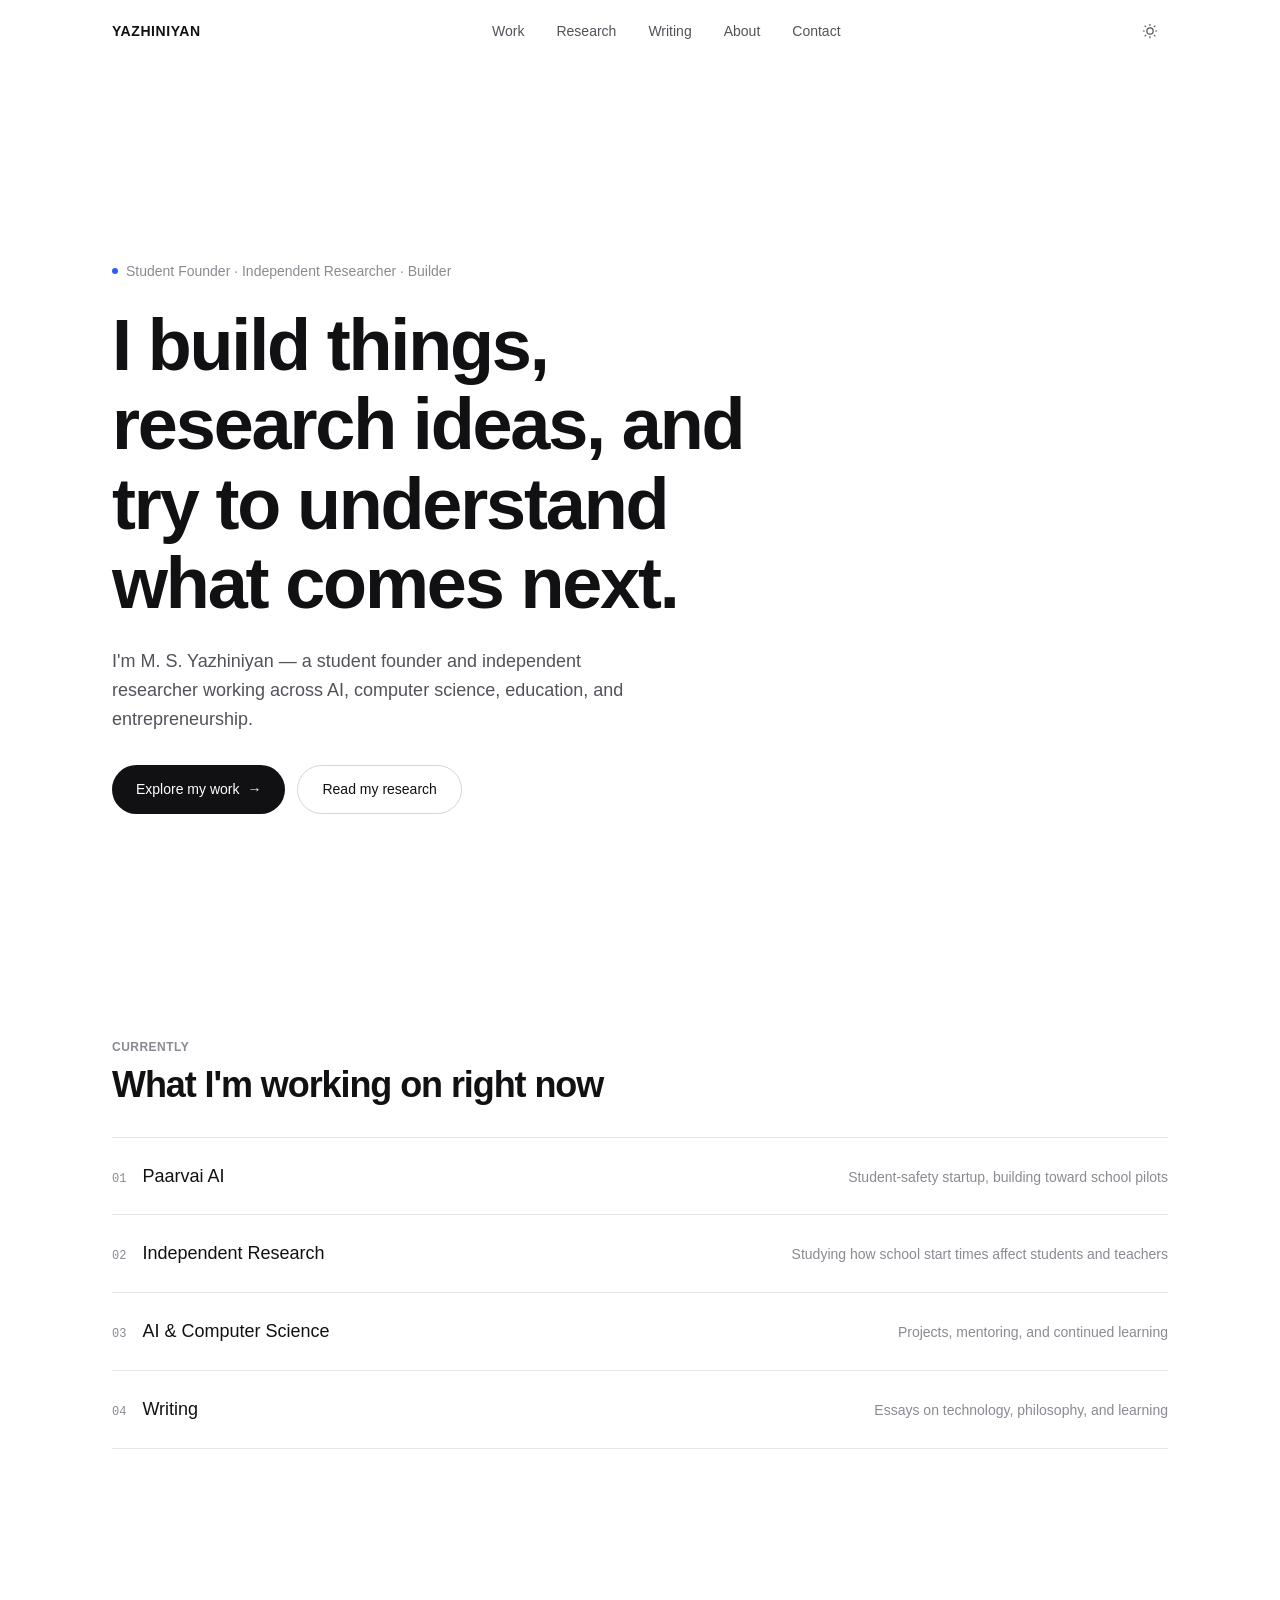
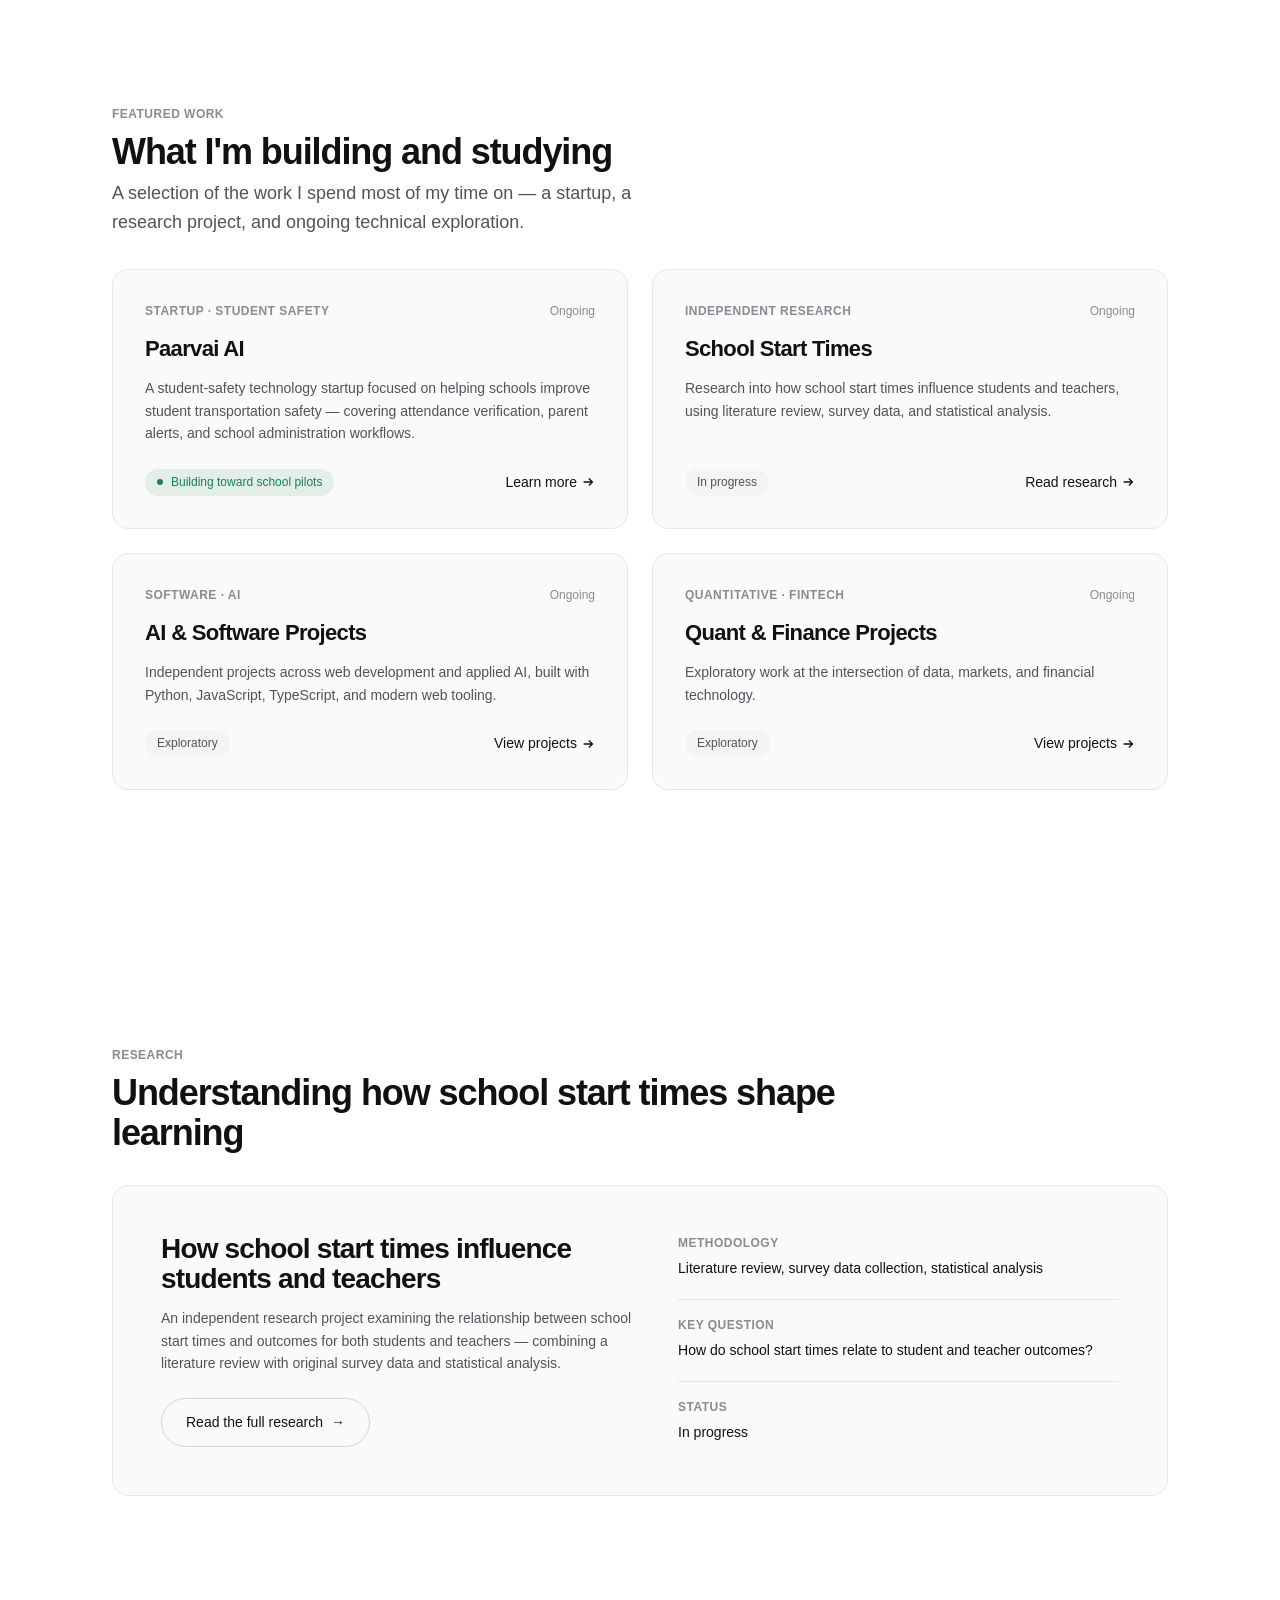
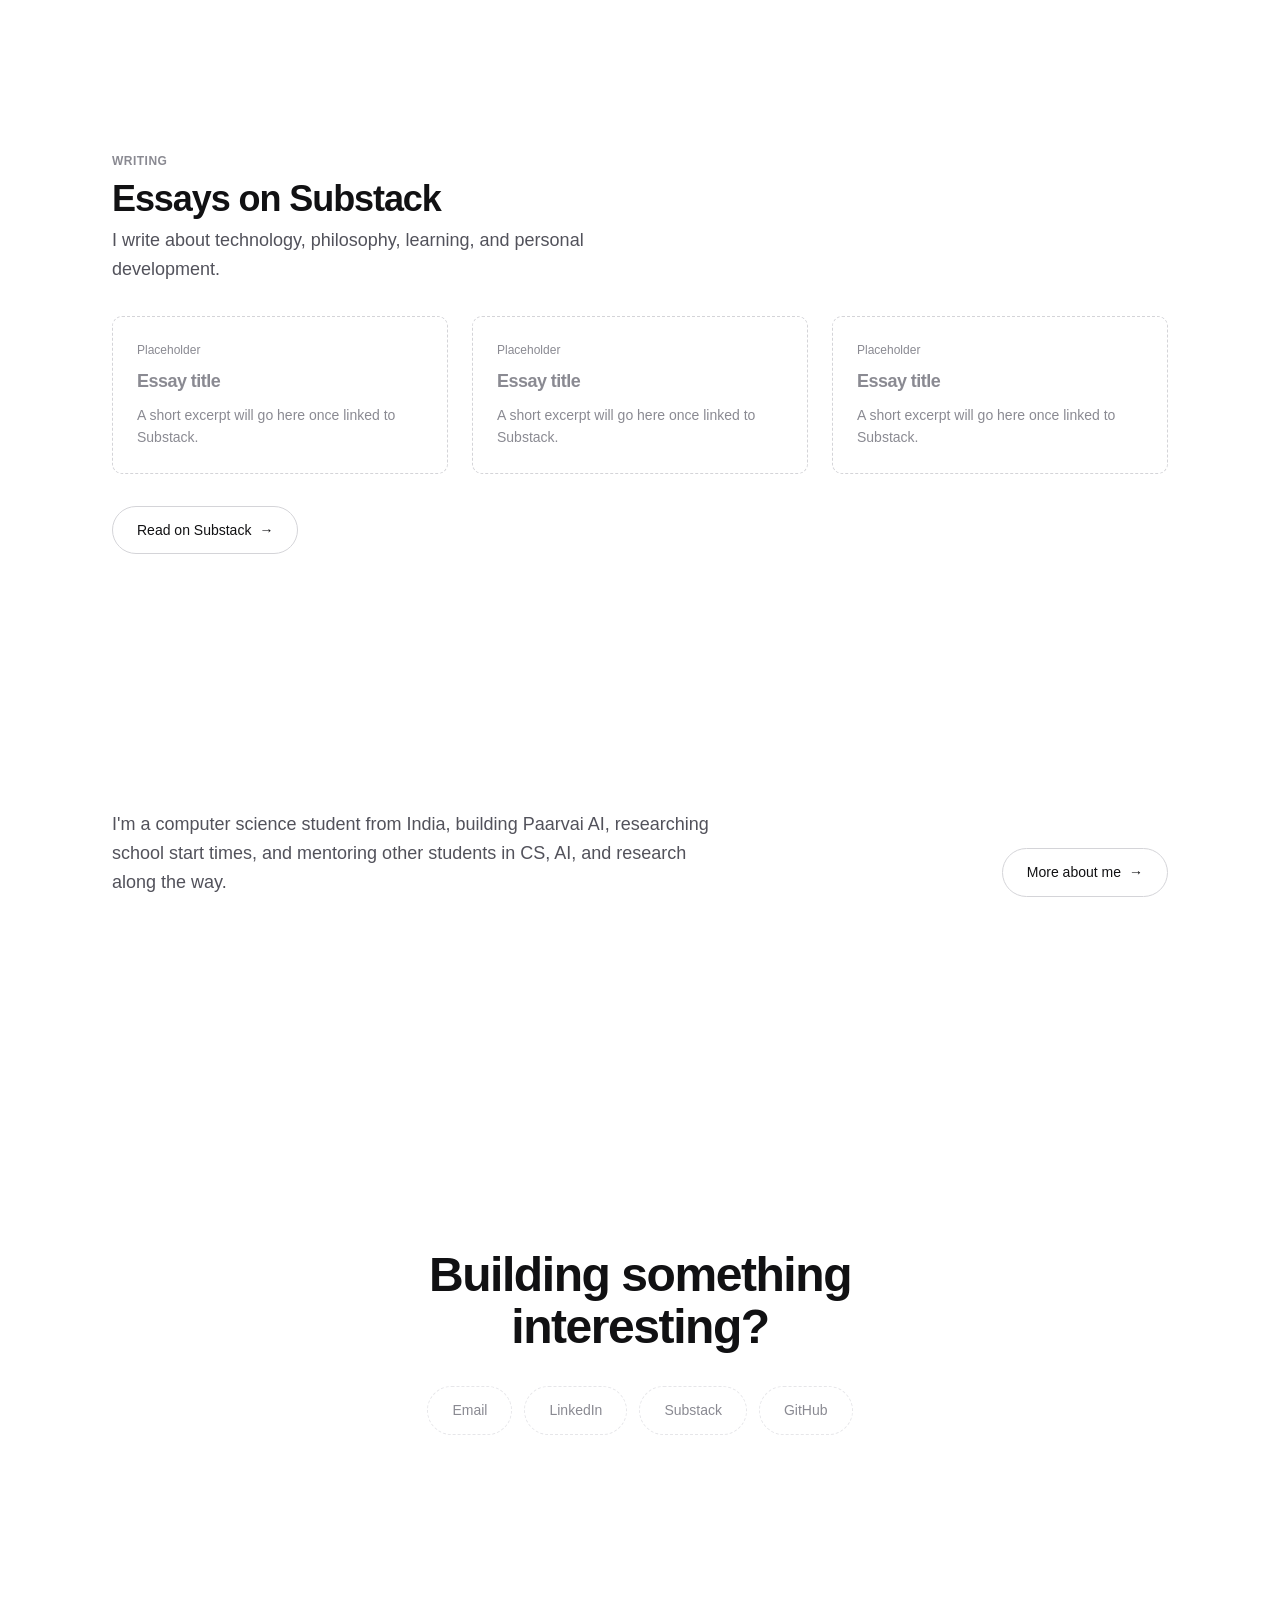
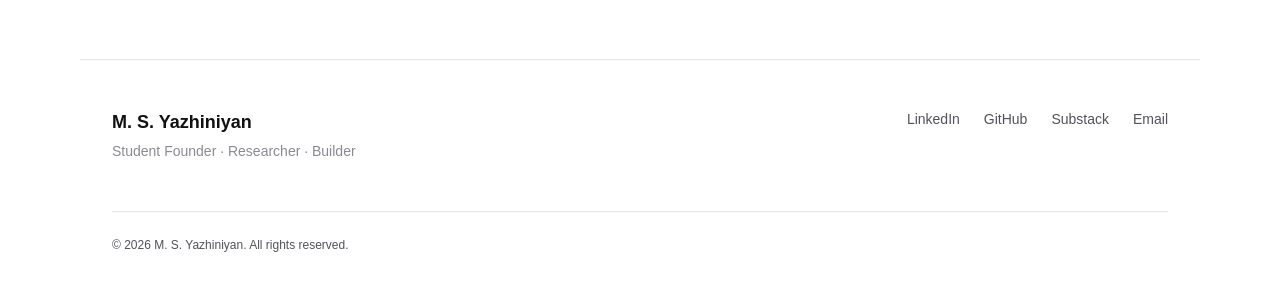
==== index.html @ e7c58bc8 "Build foundation for personal website (design system, nav, theme, homepage skeleton) Adds a static H" ====
<!doctype html>
<html lang="en">
<head>
  <meta charset="UTF-8" />
  <!-- Blocking, must load before any stylesheet to prevent a theme flash. -->
  <script src="js/theme-init.js"></script>

  <meta name="viewport" content="width=device-width, initial-scale=1" />
  <title>M. S. Yazhiniyan — Student Founder · Independent Researcher · Builder</title>
  <meta name="description" content="Personal site of M. S. Yazhiniyan, a 16-year-old student founder and independent researcher working across AI, computer science, education, and entrepreneurship. Building Paarvai AI and researching school start times." />
  <meta name="author" content="M. S. Yazhiniyan" />
  <meta name="color-scheme" content="light dark" />
  <meta name="theme-color" media="(prefers-color-scheme: light)" content="#ffffff" />
  <meta name="theme-color" media="(prefers-color-scheme: dark)" content="#0a0a0b" />

  <!-- Open Graph / social preview. Placeholder domain — update once the site is deployed. -->
  <meta property="og:type" content="website" />
  <meta property="og:site_name" content="M. S. Yazhiniyan" />
  <meta property="og:title" content="M. S. Yazhiniyan — Student Founder · Independent Researcher · Builder" />
  <meta property="og:description" content="A 16-year-old student founder and independent researcher working across AI, computer science, education, and entrepreneurship." />
  <meta property="og:url" content="https://www.yazhiniyan.com/" />
  <meta property="og:image" content="https://www.yazhiniyan.com/assets/og-image.png" />
  <meta name="twitter:card" content="summary_large_image" />
  <meta name="twitter:title" content="M. S. Yazhiniyan — Student Founder · Independent Researcher · Builder" />
  <meta name="twitter:description" content="A 16-year-old student founder and independent researcher working across AI, computer science, education, and entrepreneurship." />

  <link rel="canonical" href="https://www.yazhiniyan.com/" />
  <link rel="icon" href="assets/favicon.svg" type="image/svg+xml" />
  <link rel="manifest" href="assets/site.webmanifest" />

  <link rel="stylesheet" href="css/variables.css" />
  <link rel="stylesheet" href="css/reset.css" />
  <link rel="stylesheet" href="css/base.css" />
  <link rel="stylesheet" href="css/layout.css" />
  <link rel="stylesheet" href="css/navigation.css" />
  <link rel="stylesheet" href="css/components.css" />
  <link rel="stylesheet" href="css/animations.css" />
  <link rel="stylesheet" href="css/pages/home.css" />
</head>
<body>
  <a class="skip-link" href="#main">Skip to content</a>

  <header class="site-header" data-site-header data-scrolled="false" data-hidden="false">
    <div class="container nav">
      <a class="nav__brand" href="index.html">YAZHINIYAN</a>

      <nav class="nav__links" aria-label="Primary">
        <a class="nav__link" data-nav-link href="projects.html">Work</a>
        <a class="nav__link" data-nav-link href="research.html">Research</a>
        <a class="nav__link" data-nav-link href="writing.html">Writing</a>
        <a class="nav__link" data-nav-link href="about.html">About</a>
        <a class="nav__link" data-nav-link href="contact.html">Contact</a>
      </nav>

      <div class="nav__controls">
        <button type="button" class="theme-toggle" data-theme-toggle aria-label="Switch to dark mode">
          <svg class="icon-sun" viewBox="0 0 24 24" fill="none" stroke="currentColor" stroke-width="1.6" aria-hidden="true"><circle cx="12" cy="12" r="4.2"/><path d="M12 2.5v2.4M12 19.1v2.4M4.9 4.9l1.7 1.7M17.4 17.4l1.7 1.7M2.5 12h2.4M19.1 12h2.4M4.9 19.1l1.7-1.7M17.4 6.6l1.7-1.7"/></svg>
          <svg class="icon-moon" viewBox="0 0 24 24" fill="none" stroke="currentColor" stroke-width="1.6" aria-hidden="true"><path d="M20 14.5A8.5 8.5 0 1 1 9.5 4a6.8 6.8 0 0 0 10.5 10.5Z"/></svg>
        </button>

        <button type="button" class="nav-toggle" data-nav-toggle aria-label="Open menu" aria-expanded="false" aria-controls="mobile-nav">
          <span class="nav-toggle__bars"><span></span><span></span><span></span></span>
        </button>
      </div>
    </div>
  </header>

  <nav id="mobile-nav" class="mobile-nav" data-mobile-nav data-open="false" aria-label="Mobile">
    <a class="mobile-nav__link" data-nav-link href="projects.html">Work</a>
    <a class="mobile-nav__link" data-nav-link href="research.html">Research</a>
    <a class="mobile-nav__link" data-nav-link href="writing.html">Writing</a>
    <a class="mobile-nav__link" data-nav-link href="about.html">About</a>
    <a class="mobile-nav__link" data-nav-link href="contact.html">Contact</a>
  </nav>

  <main id="main">
    <!-- Hero -->
    <section class="hero container">
      <p class="hero__eyebrow"><span class="hero__eyebrow-dot"></span>Student Founder · Independent Researcher · Builder</p>
      <h1 class="hero__title">I build things, research ideas, and try to understand what comes next.</h1>
      <p class="hero__desc">I'm M. S. Yazhiniyan — a student founder and independent researcher working across AI, computer science, education, and entrepreneurship.</p>
      <div class="hero__actions">
        <a class="btn btn--primary" href="projects.html">Explore my work <span class="btn__arrow" aria-hidden="true">→</span></a>
        <a class="btn btn--secondary" href="research.html">Read my research</a>
      </div>
    </section>

    <!-- Currently Building -->
    <section class="section section--tight container" data-reveal>
      <div class="section-head">
        <p class="section-head__eyebrow">Currently</p>
        <h2 class="section-head__title">What I'm working on right now</h2>
      </div>

      <div class="now-list">
        <div class="now-item">
          <div class="now-item__label">
            <span class="now-item__index">01</span>
            <span class="now-item__title">Paarvai AI</span>
          </div>
          <span class="now-item__desc">Student-safety startup, building toward school pilots</span>
        </div>
        <div class="now-item">
          <div class="now-item__label">
            <span class="now-item__index">02</span>
            <span class="now-item__title">Independent Research</span>
          </div>
          <span class="now-item__desc">Studying how school start times affect students and teachers</span>
        </div>
        <div class="now-item">
          <div class="now-item__label">
            <span class="now-item__index">03</span>
            <span class="now-item__title">AI &amp; Computer Science</span>
          </div>
          <span class="now-item__desc">Projects, mentoring, and continued learning</span>
        </div>
        <div class="now-item">
          <div class="now-item__label">
            <span class="now-item__index">04</span>
            <span class="now-item__title">Writing</span>
          </div>
          <span class="now-item__desc">Essays on technology, philosophy, and learning</span>
        </div>
      </div>
    </section>

    <!-- Featured Work -->
    <section class="section container" id="work" data-reveal>
      <div class="section-head">
        <p class="section-head__eyebrow">Featured Work</p>
        <h2 class="section-head__title">What I'm building and studying</h2>
        <p class="section-head__desc">A selection of the work I spend most of my time on — a startup, a research project, and ongoing technical exploration.</p>
      </div>

      <div class="grid grid--2">
        <article class="card">
          <div class="card__top">
            <span class="card__category">Startup · Student Safety</span>
            <span class="card__year">Ongoing</span>
          </div>
          <h3 class="card__title">Paarvai AI</h3>
          <p class="card__desc">A student-safety technology startup focused on helping schools improve student transportation safety — covering attendance verification, parent alerts, and school administration workflows.</p>
          <div class="card__foot">
            <span class="status status--active"><span class="status__dot"></span>Building toward school pilots</span>
            <a class="card__link" href="projects.html">Learn more <svg viewBox="0 0 16 16" fill="none" stroke="currentColor" stroke-width="1.6" aria-hidden="true"><path d="M3 8h10M9 4l4 4-4 4"/></svg></a>
          </div>
        </article>

        <article class="card">
          <div class="card__top">
            <span class="card__category">Independent Research</span>
            <span class="card__year">Ongoing</span>
          </div>
          <h3 class="card__title">School Start Times</h3>
          <p class="card__desc">Research into how school start times influence students and teachers, using literature review, survey data, and statistical analysis.</p>
          <div class="card__foot">
            <span class="status">In progress</span>
            <a class="card__link" href="research.html">Read research <svg viewBox="0 0 16 16" fill="none" stroke="currentColor" stroke-width="1.6" aria-hidden="true"><path d="M3 8h10M9 4l4 4-4 4"/></svg></a>
          </div>
        </article>

        <article class="card">
          <div class="card__top">
            <span class="card__category">Software · AI</span>
            <span class="card__year">Ongoing</span>
          </div>
          <h3 class="card__title">AI &amp; Software Projects</h3>
          <p class="card__desc">Independent projects across web development and applied AI, built with Python, JavaScript, TypeScript, and modern web tooling.</p>
          <div class="card__foot">
            <span class="status">Exploratory</span>
            <a class="card__link" href="projects.html">View projects <svg viewBox="0 0 16 16" fill="none" stroke="currentColor" stroke-width="1.6" aria-hidden="true"><path d="M3 8h10M9 4l4 4-4 4"/></svg></a>
          </div>
        </article>

        <article class="card">
          <div class="card__top">
            <span class="card__category">Quantitative · Fintech</span>
            <span class="card__year">Ongoing</span>
          </div>
          <h3 class="card__title">Quant &amp; Finance Projects</h3>
          <p class="card__desc">Exploratory work at the intersection of data, markets, and financial technology.</p>
          <div class="card__foot">
            <span class="status">Exploratory</span>
            <a class="card__link" href="projects.html">View projects <svg viewBox="0 0 16 16" fill="none" stroke="currentColor" stroke-width="1.6" aria-hidden="true"><path d="M3 8h10M9 4l4 4-4 4"/></svg></a>
          </div>
        </article>
      </div>
    </section>

    <!-- Research -->
    <section class="section container" id="research" data-reveal>
      <div class="section-head">
        <p class="section-head__eyebrow">Research</p>
        <h2 class="section-head__title">Understanding how school start times shape learning</h2>
      </div>

      <div class="research-panel">
        <div>
          <h3 class="research-panel__title">How school start times influence students and teachers</h3>
          <p class="research-panel__desc">An independent research project examining the relationship between school start times and outcomes for both students and teachers — combining a literature review with original survey data and statistical analysis.</p>
          <a class="btn btn--secondary" href="research.html">Read the full research <span class="btn__arrow" aria-hidden="true">→</span></a>
        </div>

        <div class="research-meta">
          <div class="research-meta__row">
            <span class="research-meta__label">Methodology</span>
            <span class="research-meta__value">Literature review, survey data collection, statistical analysis</span>
          </div>
          <div class="research-meta__row">
            <span class="research-meta__label">Key Question</span>
            <span class="research-meta__value">How do school start times relate to student and teacher outcomes?</span>
          </div>
          <div class="research-meta__row">
            <span class="research-meta__label">Status</span>
            <span class="research-meta__value">In progress</span>
          </div>
        </div>
      </div>
    </section>

    <!-- Writing -->
    <section class="section container" id="writing" data-reveal>
      <div class="section-head">
        <p class="section-head__eyebrow">Writing</p>
        <h2 class="section-head__title">Essays on Substack</h2>
        <p class="section-head__desc">I write about technology, philosophy, learning, and personal development.</p>
      </div>

      <div class="grid grid--3">
        <!-- TODO: replace these placeholder slots with real Substack posts (title, excerpt, link) -->
        <article class="card writing-card placeholder">
          <span class="placeholder-tag">Placeholder</span>
          <h3 class="writing-card__title">Essay title</h3>
          <p class="writing-card__desc">A short excerpt will go here once linked to Substack.</p>
        </article>
        <article class="card writing-card placeholder">
          <span class="placeholder-tag">Placeholder</span>
          <h3 class="writing-card__title">Essay title</h3>
          <p class="writing-card__desc">A short excerpt will go here once linked to Substack.</p>
        </article>
        <article class="card writing-card placeholder">
          <span class="placeholder-tag">Placeholder</span>
          <h3 class="writing-card__title">Essay title</h3>
          <p class="writing-card__desc">A short excerpt will go here once linked to Substack.</p>
        </article>
      </div>

      <div class="section-foot">
        <a class="btn btn--secondary" href="writing.html">Read on Substack <span class="btn__arrow" aria-hidden="true">→</span></a>
      </div>
    </section>

    <!-- About teaser -->
    <section class="section container" id="about" data-reveal>
      <div class="about-teaser">
        <p class="about-teaser__text">I'm a computer science student from India, building Paarvai AI, researching school start times, and mentoring other students in CS, AI, and research along the way.</p>
        <a class="btn btn--secondary" href="about.html">More about me <span class="btn__arrow" aria-hidden="true">→</span></a>
      </div>
    </section>

    <!-- Contact -->
    <section class="section container" id="contact" data-reveal>
      <div class="contact-panel">
        <h2 class="contact-panel__title">Building something interesting?</h2>
        <div class="contact-links">
          <!-- TODO: replace href="#" with real destinations -->
          <a class="contact-link contact-link--placeholder" href="#" title="Add email address">Email</a>
          <a class="contact-link contact-link--placeholder" href="#" title="Add LinkedIn URL">LinkedIn</a>
          <a class="contact-link contact-link--placeholder" href="#" title="Add Substack URL">Substack</a>
          <a class="contact-link contact-link--placeholder" href="#" title="Add GitHub URL">GitHub</a>
        </div>
      </div>
    </section>
  </main>

  <footer class="site-footer container">
    <div class="site-footer__top">
      <div class="site-footer__identity">
        <span class="site-footer__name">M. S. Yazhiniyan</span>
        <span class="site-footer__tagline">Student Founder · Researcher · Builder</span>
      </div>
      <nav class="site-footer__links" aria-label="Footer">
        <!-- TODO: replace href="#" with real destinations -->
        <a href="#" title="Add LinkedIn URL">LinkedIn</a>
        <a href="#" title="Add GitHub URL">GitHub</a>
        <a href="#" title="Add Substack URL">Substack</a>
        <a href="#" title="Add email address">Email</a>
      </nav>
    </div>
    <div class="site-footer__bottom">
      <p>&copy; 2026 M. S. Yazhiniyan. All rights reserved.</p>
    </div>
  </footer>

  <script type="module" src="js/main.js"></script>
</body>
</html>
---- css/variables.css ----
/*
  Design tokens for the site.
  Every color, space, and type value used elsewhere in the CSS
  is defined here so the whole system can be retuned from one place.
*/

:root {
  /* ---------- Typography ---------- */
  --font-sans: -apple-system, BlinkMacSystemFont, "SF Pro Text", "Segoe UI",
    "Inter", Roboto, Helvetica, Arial, sans-serif;
  --font-mono: "SF Mono", "JetBrains Mono", ui-monospace, "Cascadia Code",
    Menlo, Consolas, monospace;

  --text-xs: 0.75rem;    /* 12px */
  --text-sm: 0.875rem;   /* 14px */
  --text-base: 1rem;     /* 16px */
  --text-md: 1.125rem;   /* 18px */
  --text-lg: 1.375rem;   /* 22px */
  --text-xl: 1.75rem;    /* 28px */
  --text-2xl: 2.25rem;   /* 36px */
  --text-3xl: 3rem;      /* 48px */
  --text-4xl: 3.75rem;   /* 60px */
  --text-5xl: 4.5rem;    /* 72px */

  --leading-tight: 1.1;
  --leading-snug: 1.3;
  --leading-normal: 1.6;
  --leading-relaxed: 1.75;

  --tracking-tight: -0.03em;
  --tracking-normal: 0;
  --tracking-wide: 0.04em;

  --weight-regular: 400;
  --weight-medium: 500;
  --weight-semibold: 600;
  --weight-bold: 700;

  /* ---------- Spacing scale (4px base) ---------- */
  --space-1: 0.25rem;
  --space-2: 0.5rem;
  --space-3: 0.75rem;
  --space-4: 1rem;
  --space-5: 1.5rem;
  --space-6: 2rem;
  --space-7: 3rem;
  --space-8: 4rem;
  --space-9: 6rem;
  --space-10: 8rem;
  --space-11: 12rem;

  /* ---------- Layout ---------- */
  --content-width: 1120px;
  --content-width-narrow: 760px;
  --gutter: var(--space-5);
  --nav-height: 64px;

  /* ---------- Radius ---------- */
  --radius-sm: 6px;
  --radius-md: 10px;
  --radius-lg: 16px;
  --radius-full: 999px;

  /* ---------- Motion ---------- */
  --ease-standard: cubic-bezier(0.4, 0, 0.2, 1);
  --ease-out: cubic-bezier(0.16, 1, 0.3, 1);
  --duration-fast: 150ms;
  --duration-base: 250ms;
  --duration-slow: 450ms;

  /* ---------- Z-index ---------- */
  --z-nav: 100;
  --z-overlay: 200;

  /* ---------- Elevation ---------- */
  --shadow-sm: 0 1px 2px rgba(0, 0, 0, 0.06), 0 1px 1px rgba(0, 0, 0, 0.04);
  --shadow-md: 0 8px 24px rgba(0, 0, 0, 0.08), 0 2px 6px rgba(0, 0, 0, 0.04);
  --shadow-lg: 0 24px 48px rgba(0, 0, 0, 0.12), 0 8px 16px rgba(0, 0, 0, 0.06);
}

/* ---------- Color: light theme (default) ---------- */
:root,
:root[data-theme="light"] {
  --color-bg: #ffffff;
  --color-bg-raised: #fafafa;
  --color-bg-inset: #f4f4f5;
  --color-border: #e6e6e9;
  --color-border-strong: #d4d4d8;

  --color-text-primary: #111113;
  --color-text-secondary: #52525b;
  --color-text-tertiary: #8a8a92;

  --color-accent: #2c5cff;
  --color-accent-hover: #1c46e0;
  --color-accent-soft: rgba(44, 92, 255, 0.08);

  --color-status-active: #1a7f4e;
  --color-status-active-bg: rgba(26, 127, 78, 0.1);

  --color-focus-ring: rgba(44, 92, 255, 0.45);
  --color-scrim: rgba(255, 255, 255, 0.72);
}

/* ---------- Color: dark theme ---------- */
:root[data-theme="dark"] {
  --color-bg: #0a0a0b;
  --color-bg-raised: #131316;
  --color-bg-inset: #19191d;
  --color-border: #26262b;
  --color-border-strong: #34343a;

  --color-text-primary: #f4f4f5;
  --color-text-secondary: #a1a1aa;
  --color-text-tertiary: #6f6f78;

  --color-accent: #6e8fff;
  --color-accent-hover: #8aa3ff;
  --color-accent-soft: rgba(110, 143, 255, 0.12);

  --color-status-active: #4ade9b;
  --color-status-active-bg: rgba(74, 222, 155, 0.12);

  --color-focus-ring: rgba(110, 143, 255, 0.5);
  --color-scrim: rgba(10, 10, 11, 0.72);
}

/* Respect system preference until the user makes an explicit choice
   (handled by data-theme being set on <html> before first paint by js/theme.js) */
@media (prefers-color-scheme: dark) {
  :root:not([data-theme="light"]):not([data-theme="dark"]) {
    --color-bg: #0a0a0b;
    --color-bg-raised: #131316;
    --color-bg-inset: #19191d;
    --color-border: #26262b;
    --color-border-strong: #34343a;

    --color-text-primary: #f4f4f5;
    --color-text-secondary: #a1a1aa;
    --color-text-tertiary: #6f6f78;

    --color-accent: #6e8fff;
    --color-accent-hover: #8aa3ff;
    --color-accent-soft: rgba(110, 143, 255, 0.12);

    --color-status-active: #4ade9b;
    --color-status-active-bg: rgba(74, 222, 155, 0.12);

    --color-focus-ring: rgba(110, 143, 255, 0.5);
    --color-scrim: rgba(10, 10, 11, 0.72);
  }
}
---- css/base.css ----
/* Base element styles: typography, links, selection, focus. */

body {
  font-family: var(--font-sans);
  font-size: var(--text-base);
  font-weight: var(--weight-regular);
  color: var(--color-text-primary);
  background-color: var(--color-bg);
  transition: background-color var(--duration-base) var(--ease-standard),
    color var(--duration-base) var(--ease-standard);
}

h1,
h2,
h3,
h4 {
  font-weight: var(--weight-semibold);
  letter-spacing: var(--tracking-tight);
  line-height: var(--leading-tight);
  color: var(--color-text-primary);
}

h1 {
  font-size: var(--text-3xl);
}

h2 {
  font-size: var(--text-2xl);
}

h3 {
  font-size: var(--text-lg);
}

h4 {
  font-size: var(--text-md);
}

p {
  color: var(--color-text-secondary);
}

small {
  font-size: var(--text-sm);
}

code,
pre {
  font-family: var(--font-mono);
}

::selection {
  background: var(--color-accent);
  color: #fff;
}

/* Visible, consistent focus ring for keyboard users only */
:focus {
  outline: none;
}

:focus-visible {
  outline: 2px solid var(--color-focus-ring);
  outline-offset: 3px;
  border-radius: var(--radius-sm);
}

a {
  transition: color var(--duration-fast) var(--ease-standard);
}

/* Utility: visually hidden but available to assistive tech */
.sr-only {
  position: absolute;
  width: 1px;
  height: 1px;
  padding: 0;
  margin: -1px;
  overflow: hidden;
  clip: rect(0, 0, 0, 0);
  white-space: nowrap;
  border: 0;
}

/* Skip-to-content link, visible on keyboard focus */
.skip-link {
  position: fixed;
  top: -100%;
  left: var(--space-4);
  z-index: var(--z-overlay);
  padding: var(--space-2) var(--space-4);
  background: var(--color-text-primary);
  color: var(--color-bg);
  border-radius: var(--radius-sm);
  font-size: var(--text-sm);
  font-weight: var(--weight-medium);
  transition: top var(--duration-fast) var(--ease-standard);
}

.skip-link:focus {
  top: var(--space-4);
}

::-moz-selection {
  background: var(--color-accent);
  color: #fff;
}
---- css/layout.css ----
/* Layout primitives: containers, sections, grid helpers. */

.container {
  width: 100%;
  max-width: var(--content-width);
  margin-inline: auto;
  padding-inline: var(--gutter);
}

.container--narrow {
  max-width: var(--content-width-narrow);
}

.section {
  padding-block: var(--space-9);
}

.section--tight {
  padding-block: var(--space-7);
}

.section-head {
  display: flex;
  flex-direction: column;
  gap: var(--space-2);
  margin-bottom: var(--space-6);
}

.section-head__eyebrow {
  display: inline-flex;
  align-items: center;
  gap: var(--space-2);
  font-size: var(--text-xs);
  font-weight: var(--weight-semibold);
  letter-spacing: var(--tracking-wide);
  text-transform: uppercase;
  color: var(--color-text-tertiary);
}

.section-head__title {
  max-width: 40ch;
}

.section-head__desc {
  max-width: 56ch;
  font-size: var(--text-md);
}

.section-foot {
  margin-top: var(--space-6);
}

/* Simple responsive grid, column count controlled per-breakpoint */
.grid {
  display: grid;
  gap: var(--space-5);
  grid-template-columns: repeat(1, minmax(0, 1fr));
}

@media (min-width: 640px) {
  .grid--2 {
    grid-template-columns: repeat(2, minmax(0, 1fr));
  }
}

@media (min-width: 960px) {
  .grid--3 {
    grid-template-columns: repeat(3, minmax(0, 1fr));
  }
  .grid--4 {
    grid-template-columns: repeat(4, minmax(0, 1fr));
  }
}

.stack {
  display: flex;
  flex-direction: column;
}

.cluster {
  display: flex;
  flex-wrap: wrap;
  align-items: center;
}

@media (min-width: 640px) {
  .section {
    padding-block: var(--space-10);
  }
}

@media (min-width: 640px) {
  .container {
    padding-inline: var(--space-6);
  }
}
---- css/navigation.css ----
/* Global sticky navigation */

.site-header {
  position: sticky;
  top: 0;
  z-index: var(--z-nav);
  height: var(--nav-height);
  display: flex;
  align-items: center;
  background: var(--color-scrim);
  backdrop-filter: saturate(180%) blur(14px);
  -webkit-backdrop-filter: saturate(180%) blur(14px);
  border-bottom: 1px solid transparent;
  transition: border-color var(--duration-base) var(--ease-standard),
    transform var(--duration-base) var(--ease-out);
}

.site-header[data-scrolled="true"] {
  border-bottom-color: var(--color-border);
}

.site-header[data-hidden="true"] {
  transform: translateY(-100%);
}

.nav {
  display: flex;
  align-items: center;
  justify-content: space-between;
  width: 100%;
}

.nav__brand {
  font-size: var(--text-sm);
  font-weight: var(--weight-semibold);
  letter-spacing: var(--tracking-wide);
  color: var(--color-text-primary);
  white-space: nowrap;
}

.nav__links {
  display: none;
  align-items: center;
  gap: var(--space-6);
}

.nav__link {
  position: relative;
  font-size: var(--text-sm);
  font-weight: var(--weight-medium);
  color: var(--color-text-secondary);
  padding-block: var(--space-2);
}

.nav__link:hover {
  color: var(--color-text-primary);
}

.nav__link::after {
  content: "";
  position: absolute;
  left: 0;
  right: 0;
  bottom: -1px;
  height: 1px;
  background: var(--color-text-primary);
  transform: scaleX(0);
  transform-origin: left;
  transition: transform var(--duration-base) var(--ease-out);
}

.nav__link:hover::after {
  transform: scaleX(1);
}

.nav__link[aria-current="page"] {
  color: var(--color-text-primary);
}

.nav__link[aria-current="page"]::after {
  transform: scaleX(1);
}

.nav__controls {
  display: flex;
  align-items: center;
  gap: var(--space-3);
}

/* Theme toggle */
.theme-toggle {
  display: inline-flex;
  align-items: center;
  justify-content: center;
  width: 36px;
  height: 36px;
  border-radius: var(--radius-full);
  color: var(--color-text-secondary);
  transition: background-color var(--duration-fast) var(--ease-standard),
    color var(--duration-fast) var(--ease-standard);
}

.theme-toggle:hover {
  background: var(--color-bg-inset);
  color: var(--color-text-primary);
}

.theme-toggle svg {
  width: 18px;
  height: 18px;
}

.theme-toggle .icon-moon {
  display: none;
}

:root[data-theme="dark"] .theme-toggle .icon-sun {
  display: none;
}

:root[data-theme="dark"] .theme-toggle .icon-moon {
  display: block;
}

/* Mobile nav toggle button */
.nav-toggle {
  display: inline-flex;
  align-items: center;
  justify-content: center;
  width: 36px;
  height: 36px;
  border-radius: var(--radius-md);
}

.nav-toggle__bars {
  position: relative;
  width: 18px;
  height: 12px;
}

.nav-toggle__bars span {
  position: absolute;
  left: 0;
  width: 100%;
  height: 1.5px;
  background: var(--color-text-primary);
  transition: transform var(--duration-base) var(--ease-standard),
    opacity var(--duration-base) var(--ease-standard);
}

.nav-toggle__bars span:nth-child(1) {
  top: 0;
}

.nav-toggle__bars span:nth-child(2) {
  top: 50%;
  transform: translateY(-50%);
}

.nav-toggle__bars span:nth-child(3) {
  bottom: 0;
}

.nav-toggle[aria-expanded="true"] .nav-toggle__bars span:nth-child(1) {
  transform: translateY(5.25px) rotate(45deg);
}

.nav-toggle[aria-expanded="true"] .nav-toggle__bars span:nth-child(2) {
  opacity: 0;
}

.nav-toggle[aria-expanded="true"] .nav-toggle__bars span:nth-child(3) {
  transform: translateY(-5.25px) rotate(-45deg);
}

/* Mobile nav panel */
.mobile-nav {
  position: fixed;
  inset: var(--nav-height) 0 0 0;
  z-index: calc(var(--z-nav) - 1);
  background: var(--color-bg);
  padding: var(--space-6) var(--gutter);
  transform: translateY(-8px);
  opacity: 0;
  visibility: hidden;
  transition: opacity var(--duration-base) var(--ease-out),
    transform var(--duration-base) var(--ease-out),
    visibility 0s linear var(--duration-base);
}

.mobile-nav[data-open="true"] {
  opacity: 1;
  transform: translateY(0);
  visibility: visible;
  transition: opacity var(--duration-base) var(--ease-out),
    transform var(--duration-base) var(--ease-out), visibility 0s;
}

.mobile-nav__link {
  display: block;
  padding-block: var(--space-4);
  font-size: var(--text-xl);
  font-weight: var(--weight-medium);
  color: var(--color-text-primary);
  border-bottom: 1px solid var(--color-border);
}

.mobile-nav__link[aria-current="page"] {
  color: var(--color-accent);
}

@media (min-width: 860px) {
  .nav__links {
    display: flex;
  }

  .nav-toggle {
    display: none;
  }

  .mobile-nav {
    display: none;
  }
}
---- css/components.css ----
/* Reusable UI components */

/* ---------- Buttons ---------- */
.btn {
  display: inline-flex;
  align-items: center;
  gap: var(--space-2);
  padding: var(--space-3) var(--space-5);
  border-radius: var(--radius-full);
  font-size: var(--text-sm);
  font-weight: var(--weight-medium);
  white-space: nowrap;
  transition: background-color var(--duration-fast) var(--ease-standard),
    color var(--duration-fast) var(--ease-standard),
    border-color var(--duration-fast) var(--ease-standard),
    transform var(--duration-fast) var(--ease-out);
}

.btn:active {
  transform: scale(0.97);
}

.btn--primary {
  background: var(--color-text-primary);
  color: var(--color-bg);
}

.btn--primary:hover {
  background: var(--color-accent);
  color: #fff;
}

.btn--secondary {
  background: transparent;
  color: var(--color-text-primary);
  border: 1px solid var(--color-border-strong);
}

.btn--secondary:hover {
  border-color: var(--color-text-primary);
  background: var(--color-bg-inset);
}

.btn__arrow {
  transition: transform var(--duration-base) var(--ease-out);
}

.btn:hover .btn__arrow {
  transform: translateX(3px);
}

/* ---------- Cards ---------- */
.card {
  display: flex;
  flex-direction: column;
  gap: var(--space-4);
  padding: var(--space-6);
  border: 1px solid var(--color-border);
  border-radius: var(--radius-lg);
  background: var(--color-bg-raised);
  transition: border-color var(--duration-base) var(--ease-standard),
    transform var(--duration-base) var(--ease-out),
    box-shadow var(--duration-base) var(--ease-out);
}

.card:hover {
  border-color: var(--color-border-strong);
  transform: translateY(-3px);
  box-shadow: var(--shadow-md);
}

.card__top {
  display: flex;
  align-items: center;
  justify-content: space-between;
  gap: var(--space-3);
}

.card__category {
  font-size: var(--text-xs);
  font-weight: var(--weight-semibold);
  letter-spacing: var(--tracking-wide);
  text-transform: uppercase;
  color: var(--color-text-tertiary);
}

.card__year {
  font-size: var(--text-xs);
  color: var(--color-text-tertiary);
  font-variant-numeric: tabular-nums;
}

.card__title {
  font-size: var(--text-lg);
}

.card__desc {
  font-size: var(--text-sm);
  flex-grow: 1;
}

.card__foot {
  display: flex;
  align-items: center;
  justify-content: space-between;
  gap: var(--space-3);
  margin-top: var(--space-2);
}

.card__link {
  display: inline-flex;
  align-items: center;
  gap: var(--space-1);
  font-size: var(--text-sm);
  font-weight: var(--weight-medium);
  color: var(--color-text-primary);
}

.card__link:hover {
  color: var(--color-accent);
}

.card__link svg {
  width: 14px;
  height: 14px;
  transition: transform var(--duration-base) var(--ease-out);
}

.card__link:hover svg {
  transform: translateX(2px);
}

/* ---------- Status badge ---------- */
.status {
  display: inline-flex;
  align-items: center;
  gap: var(--space-2);
  font-size: var(--text-xs);
  font-weight: var(--weight-medium);
  padding: var(--space-1) var(--space-3);
  border-radius: var(--radius-full);
  background: var(--color-bg-inset);
  color: var(--color-text-secondary);
}

.status--active {
  background: var(--color-status-active-bg);
  color: var(--color-status-active);
}

.status__dot {
  width: 6px;
  height: 6px;
  border-radius: 50%;
  background: currentColor;
}

.status--active .status__dot {
  animation: pulse 2.4s var(--ease-standard) infinite;
}

/* ---------- Placeholder content marker ---------- */
.placeholder {
  border: 1px dashed var(--color-border-strong);
  border-radius: var(--radius-md);
  background: transparent;
}

.placeholder-tag {
  font-size: var(--text-xs);
  font-weight: var(--weight-medium);
  color: var(--color-text-tertiary);
}

/* ---------- Currently-building rows ---------- */
.now-list {
  border-top: 1px solid var(--color-border);
}

.now-item {
  display: flex;
  align-items: baseline;
  justify-content: space-between;
  gap: var(--space-4);
  padding-block: var(--space-5);
  border-bottom: 1px solid var(--color-border);
}

.now-item__label {
  display: flex;
  align-items: baseline;
  gap: var(--space-4);
  min-width: 0;
}

.now-item__index {
  font-family: var(--font-mono);
  font-size: var(--text-xs);
  color: var(--color-text-tertiary);
}

.now-item__title {
  font-size: var(--text-md);
  font-weight: var(--weight-medium);
  color: var(--color-text-primary);
}

.now-item__desc {
  font-size: var(--text-sm);
  color: var(--color-text-tertiary);
  text-align: right;
  white-space: nowrap;
}

@media (max-width: 640px) {
  .now-item {
    flex-direction: column;
    align-items: flex-start;
    gap: var(--space-2);
  }

  .now-item__desc {
    text-align: left;
    white-space: normal;
  }
}

/* ---------- Footer ---------- */
.site-footer {
  border-top: 1px solid var(--color-border);
  padding-block: var(--space-7);
}

.site-footer__top {
  display: flex;
  flex-wrap: wrap;
  justify-content: space-between;
  align-items: flex-start;
  gap: var(--space-6);
}

.site-footer__identity {
  display: flex;
  flex-direction: column;
  gap: var(--space-1);
}

.site-footer__name {
  font-size: var(--text-md);
  font-weight: var(--weight-semibold);
}

.site-footer__tagline {
  font-size: var(--text-sm);
  color: var(--color-text-tertiary);
}

.site-footer__links {
  display: flex;
  flex-wrap: wrap;
  gap: var(--space-5);
}

.site-footer__links a {
  font-size: var(--text-sm);
  color: var(--color-text-secondary);
}

.site-footer__links a:hover {
  color: var(--color-text-primary);
}

.site-footer__bottom {
  margin-top: var(--space-7);
  padding-top: var(--space-5);
  border-top: 1px solid var(--color-border);
  font-size: var(--text-xs);
  color: var(--color-text-tertiary);
}

/* ---------- Contact panel (used on homepage + contact page) ---------- */
.contact-panel {
  text-align: center;
  padding-block: var(--space-9);
}

.contact-panel__title {
  font-size: var(--text-2xl);
  max-width: 20ch;
  margin-inline: auto;
  margin-bottom: var(--space-6);
}

@media (min-width: 640px) {
  .contact-panel__title {
    font-size: var(--text-3xl);
  }
}

.contact-links {
  display: flex;
  flex-wrap: wrap;
  justify-content: center;
  gap: var(--space-3);
}

.contact-link {
  display: inline-flex;
  align-items: center;
  gap: var(--space-2);
  padding: var(--space-3) var(--space-5);
  border: 1px solid var(--color-border);
  border-radius: var(--radius-full);
  font-size: var(--text-sm);
  font-weight: var(--weight-medium);
}

.contact-link:hover {
  border-color: var(--color-text-primary);
  background: var(--color-bg-inset);
}

.contact-link--placeholder {
  border-style: dashed;
  color: var(--color-text-tertiary);
}

@keyframes pulse {
  0%,
  100% {
    opacity: 1;
  }
  50% {
    opacity: 0.35;
  }
}
---- css/animations.css ----
/* Reveal-on-scroll: elements start slightly offset + transparent,
   js/reveal.js adds [data-revealed="true"] via IntersectionObserver. */

[data-reveal] {
  opacity: 0;
  transform: translateY(16px);
  transition: opacity var(--duration-slow) var(--ease-out),
    transform var(--duration-slow) var(--ease-out);
}

[data-reveal][data-revealed="true"] {
  opacity: 1;
  transform: translateY(0);
}

[data-reveal-group] > * {
  transition-delay: calc(var(--reveal-index, 0) * 70ms);
}

@media (prefers-reduced-motion: reduce) {
  [data-reveal] {
    opacity: 1;
    transform: none;
    transition: none;
  }
}

/* Hero entrance */
.hero__eyebrow,
.hero__title,
.hero__desc,
.hero__actions {
  opacity: 0;
  transform: translateY(14px);
  animation: rise var(--duration-slow) var(--ease-out) forwards;
}

.hero__eyebrow {
  animation-delay: 40ms;
}

.hero__title {
  animation-delay: 120ms;
}

.hero__desc {
  animation-delay: 220ms;
}

.hero__actions {
  animation-delay: 320ms;
}

@keyframes rise {
  to {
    opacity: 1;
    transform: translateY(0);
  }
}

@media (prefers-reduced-motion: reduce) {
  .hero__eyebrow,
  .hero__title,
  .hero__desc,
  .hero__actions {
    animation: none;
    opacity: 1;
    transform: none;
  }
}
---- css/pages/home.css ----
/* Homepage-specific layout */

.hero {
  padding-block: var(--space-9) var(--space-8);
}

@media (min-width: 640px) {
  .hero {
    padding-block: var(--space-11) var(--space-9);
  }
}

.hero__eyebrow {
  display: inline-flex;
  align-items: center;
  gap: var(--space-2);
  font-size: var(--text-sm);
  font-weight: var(--weight-medium);
  color: var(--color-text-tertiary);
  margin-bottom: var(--space-5);
}

.hero__eyebrow-dot {
  width: 6px;
  height: 6px;
  border-radius: 50%;
  background: var(--color-accent);
}

.hero__title {
  font-size: var(--text-3xl);
  max-width: 18ch;
  margin-bottom: var(--space-5);
}

@media (min-width: 640px) {
  .hero__title {
    font-size: var(--text-4xl);
  }
}

@media (min-width: 960px) {
  .hero__title {
    font-size: var(--text-5xl);
  }
}

.hero__desc {
  font-size: var(--text-md);
  max-width: 52ch;
  margin-bottom: var(--space-6);
}

.hero__actions {
  display: flex;
  flex-wrap: wrap;
  gap: var(--space-3);
}

/* Featured work grid uses shared .grid / .card */

/* Research section */
.research-panel {
  display: grid;
  gap: var(--space-6);
  padding: var(--space-6);
  border: 1px solid var(--color-border);
  border-radius: var(--radius-lg);
  background: var(--color-bg-raised);
}

@media (min-width: 860px) {
  .research-panel {
    grid-template-columns: 1.1fr 1fr;
    padding: var(--space-7);
  }
}

.research-panel__title {
  font-size: var(--text-xl);
  margin-bottom: var(--space-3);
}

.research-panel__desc {
  font-size: var(--text-sm);
  margin-bottom: var(--space-5);
}

.research-meta {
  display: grid;
  gap: var(--space-4);
}

.research-meta__row {
  display: flex;
  flex-direction: column;
  gap: var(--space-1);
  padding-bottom: var(--space-4);
  border-bottom: 1px solid var(--color-border);
}

.research-meta__row:last-child {
  border-bottom: none;
  padding-bottom: 0;
}

.research-meta__label {
  font-size: var(--text-xs);
  font-weight: var(--weight-semibold);
  letter-spacing: var(--tracking-wide);
  text-transform: uppercase;
  color: var(--color-text-tertiary);
}

.research-meta__value {
  font-size: var(--text-sm);
  color: var(--color-text-primary);
}

/* Writing section */
.writing-card {
  display: flex;
  flex-direction: column;
  gap: var(--space-3);
  padding: var(--space-5);
}

.writing-card__title {
  font-size: var(--text-md);
  color: var(--color-text-tertiary);
}

.writing-card__desc {
  font-size: var(--text-sm);
  color: var(--color-text-tertiary);
}

/* About teaser */
.about-teaser {
  display: flex;
  flex-direction: column;
  gap: var(--space-5);
}

@media (min-width: 860px) {
  .about-teaser {
    flex-direction: row;
    align-items: flex-end;
    justify-content: space-between;
    gap: var(--space-8);
  }
}

.about-teaser__text {
  font-size: var(--text-md);
  max-width: 62ch;
}
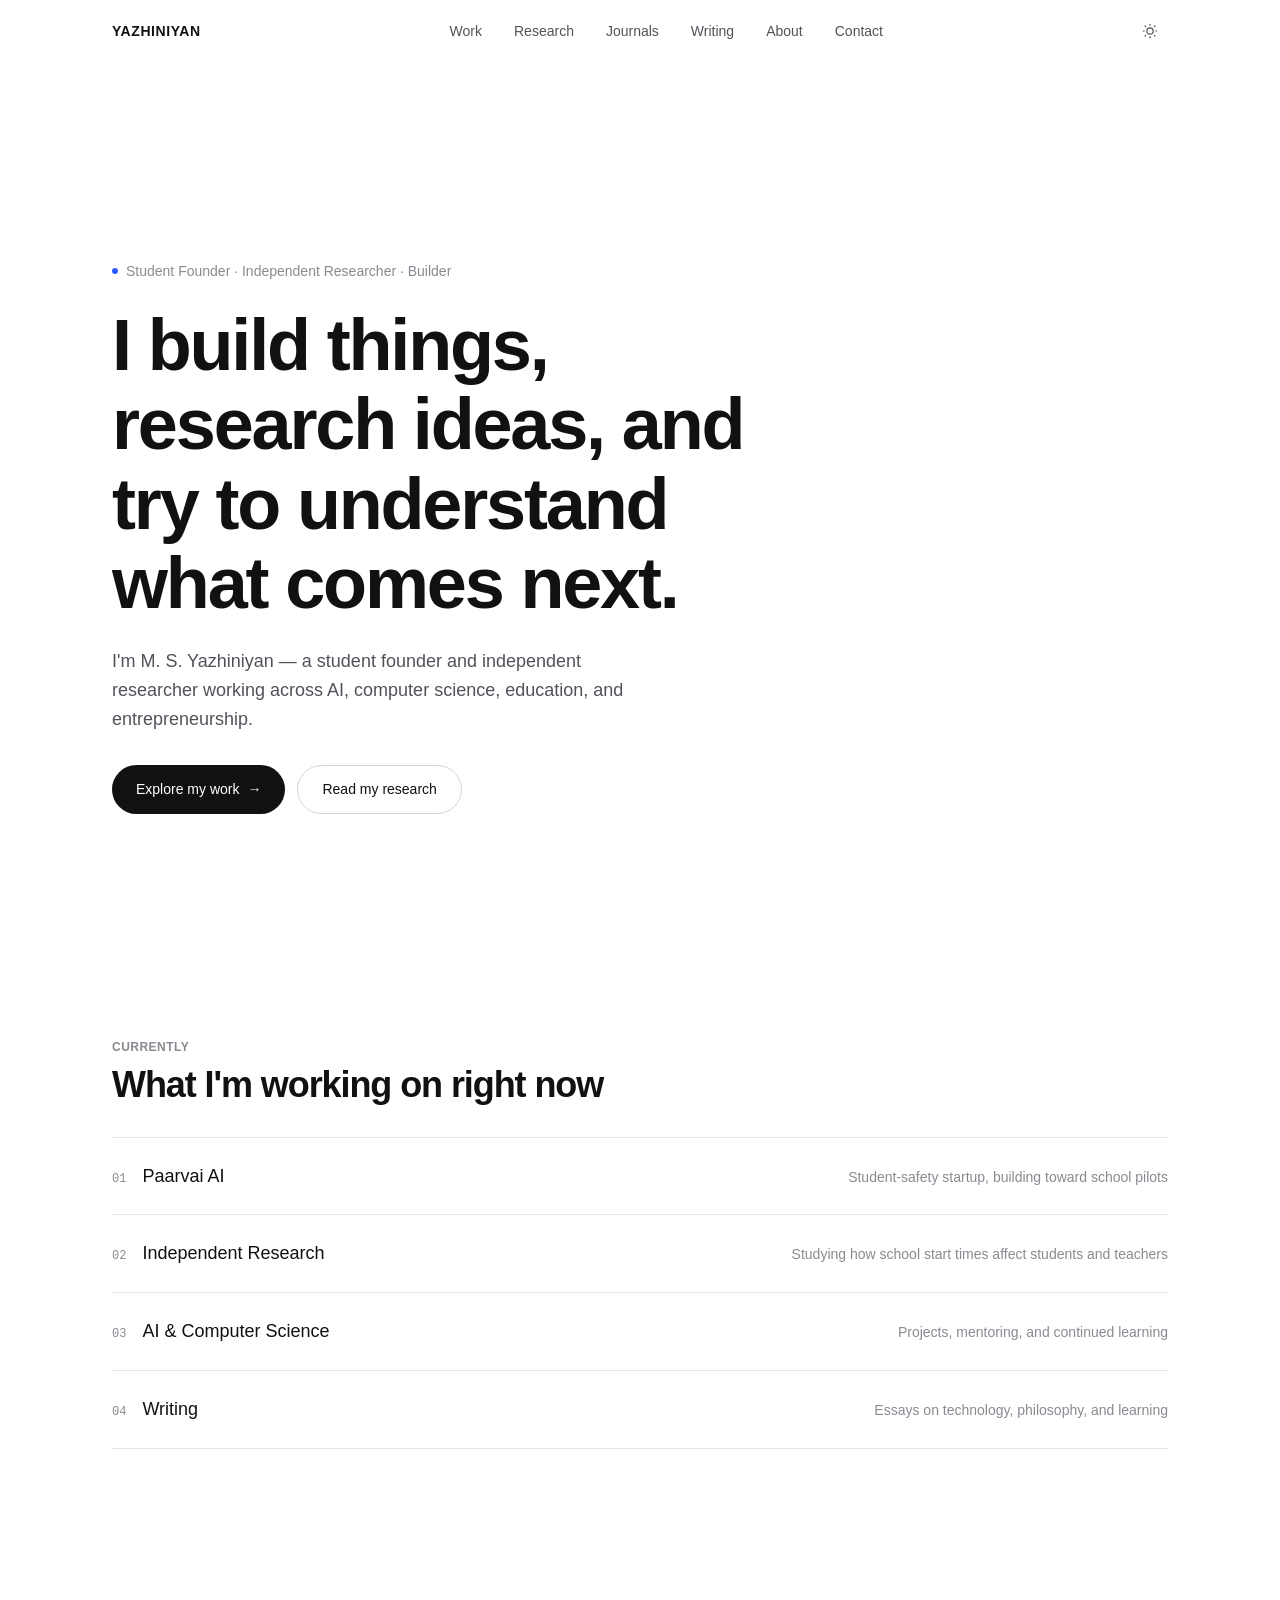
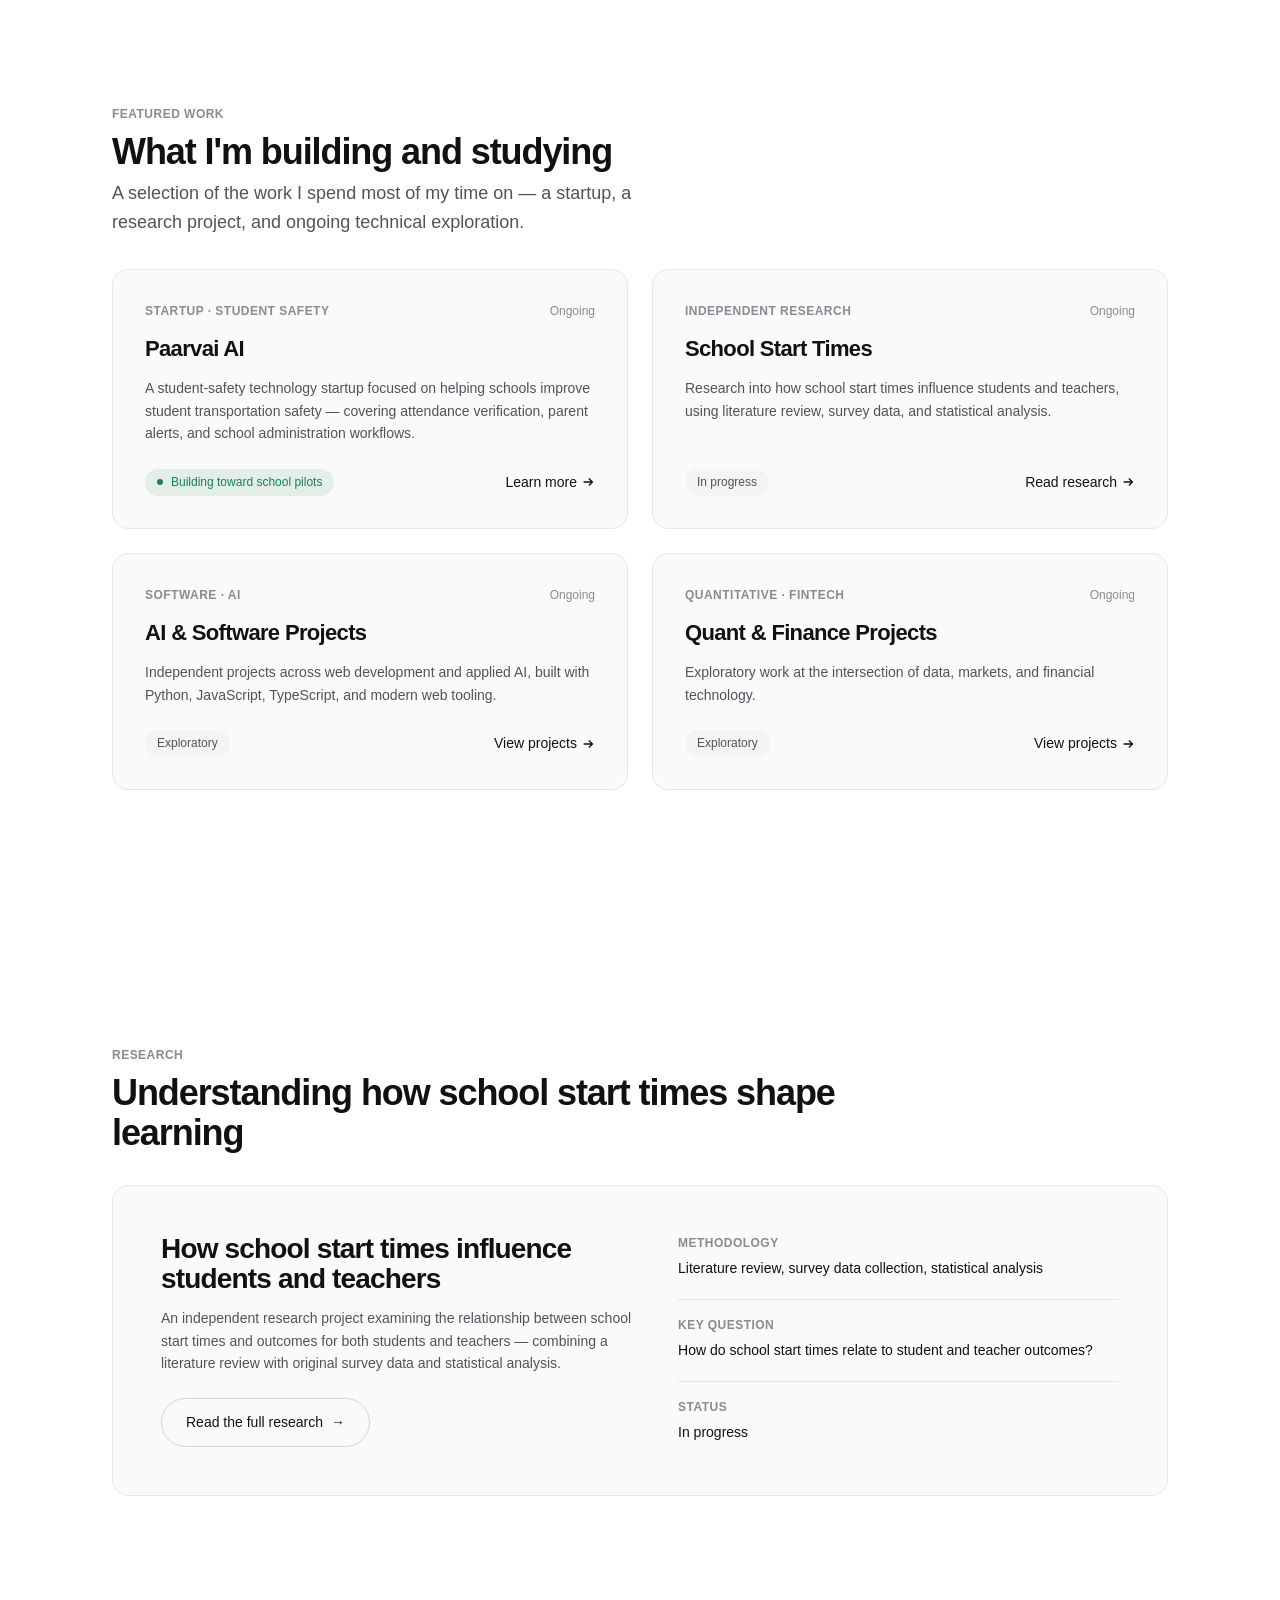
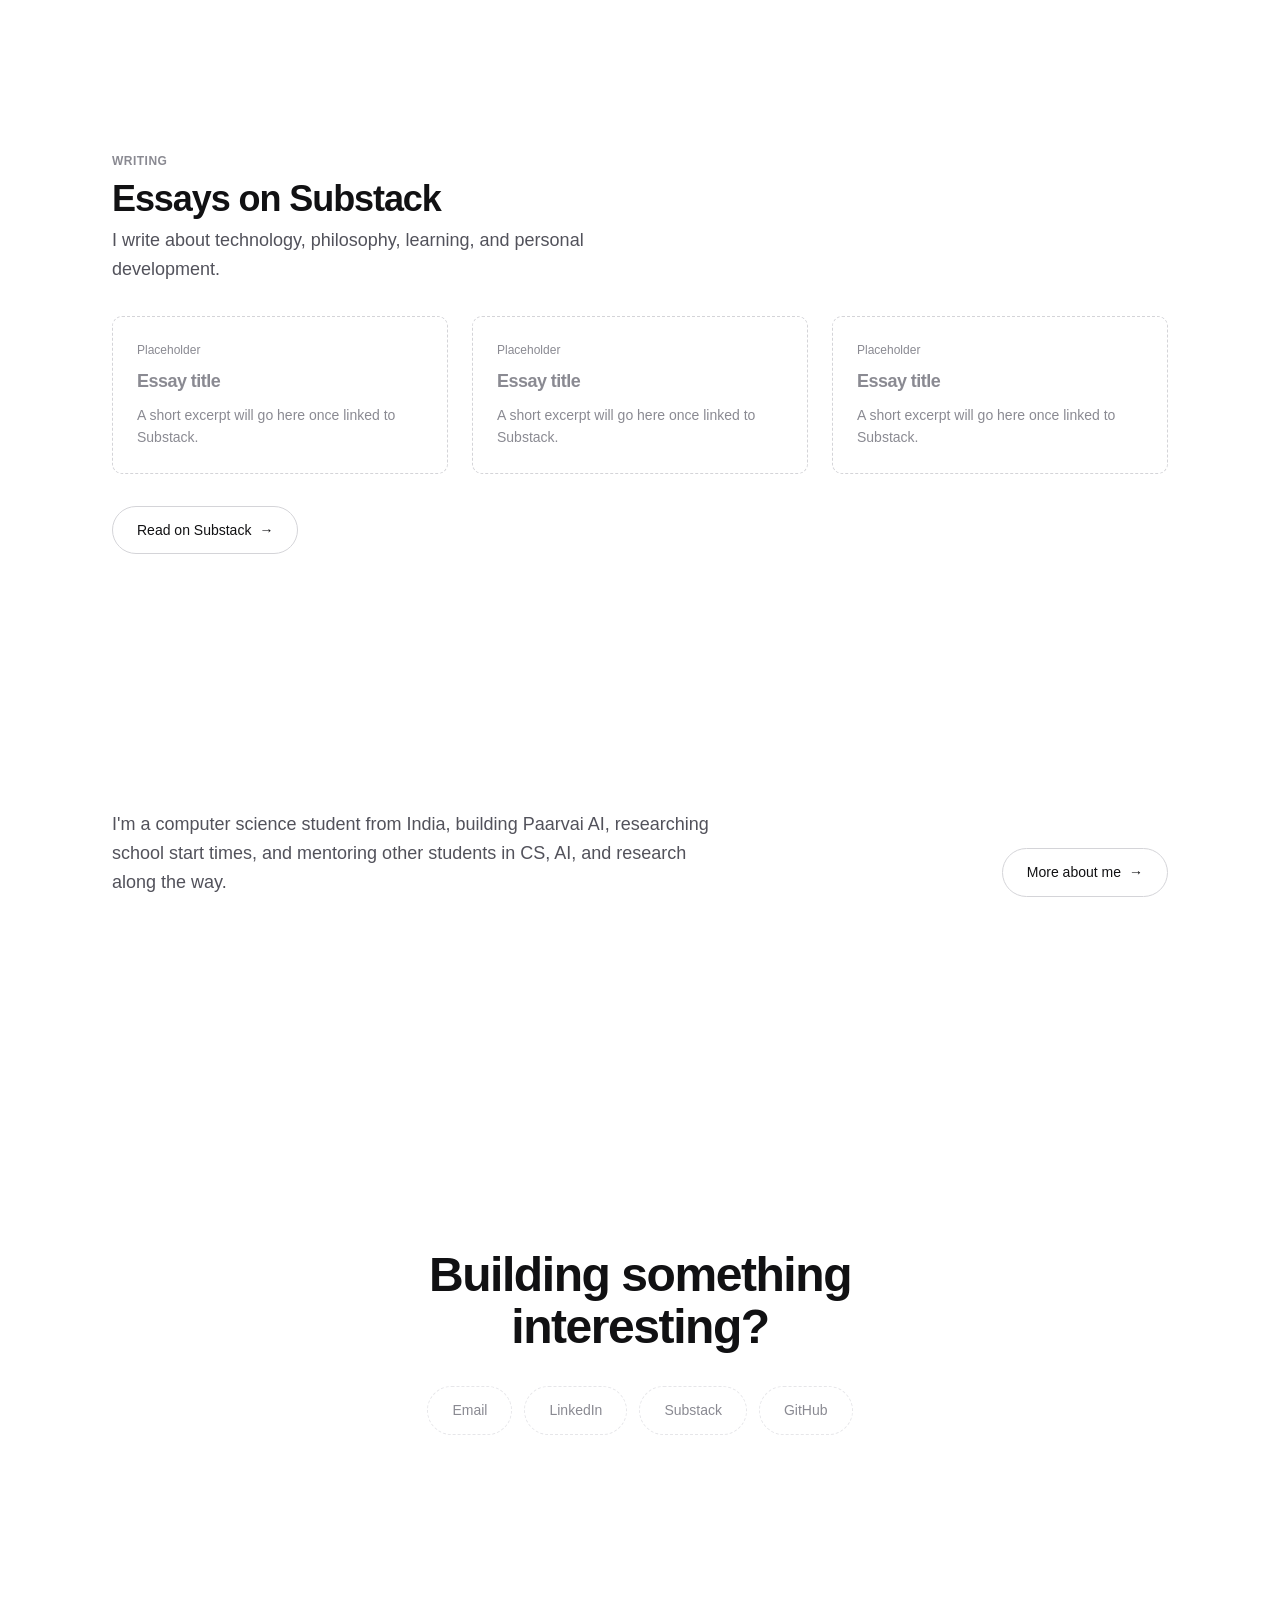
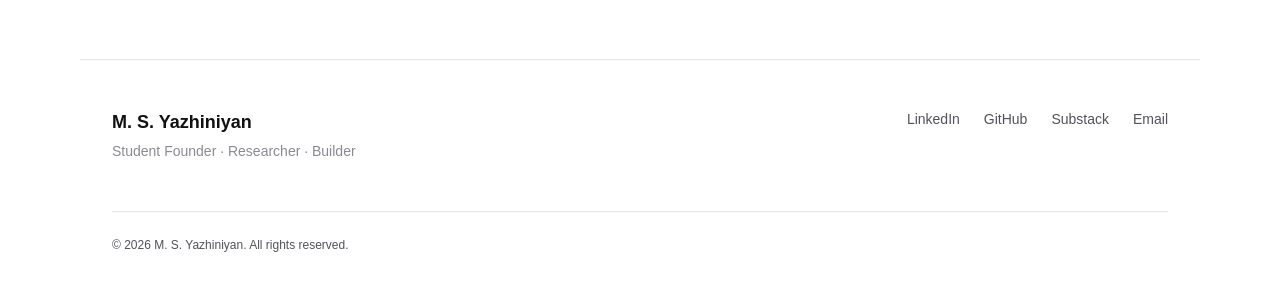
==== commit 99ba2434: "Build core site: Work, Research, Journals, Writing, About, Contact pages Adds full content and inter" ====
--- a/index.html
+++ b/index.html
@@ -47,6 +47,7 @@
       <nav class="nav__links" aria-label="Primary">
         <a class="nav__link" data-nav-link href="projects.html">Work</a>
         <a class="nav__link" data-nav-link href="research.html">Research</a>
+        <a class="nav__link" data-nav-link href="journals.html">Journals</a>
         <a class="nav__link" data-nav-link href="writing.html">Writing</a>
         <a class="nav__link" data-nav-link href="about.html">About</a>
         <a class="nav__link" data-nav-link href="contact.html">Contact</a>
@@ -68,6 +69,7 @@
   <nav id="mobile-nav" class="mobile-nav" data-mobile-nav data-open="false" aria-label="Mobile">
     <a class="mobile-nav__link" data-nav-link href="projects.html">Work</a>
     <a class="mobile-nav__link" data-nav-link href="research.html">Research</a>
+    <a class="mobile-nav__link" data-nav-link href="journals.html">Journals</a>
     <a class="mobile-nav__link" data-nav-link href="writing.html">Writing</a>
     <a class="mobile-nav__link" data-nav-link href="about.html">About</a>
     <a class="mobile-nav__link" data-nav-link href="contact.html">Contact</a>
--- a/css/components.css
+++ b/css/components.css
@@ -334,3 +334,516 @@
     opacity: 0.35;
   }
 }
+
+/* ==========================================================================
+   Task 2 additions: pipeline, timeline, filter tabs, journal cards,
+   project-feature layout, empty state, form.
+   ========================================================================== */
+
+/* ---------- Filter tabs (Work archive, Writing categories) ---------- */
+.filter-tabs {
+  display: flex;
+  flex-wrap: wrap;
+  gap: var(--space-2);
+  margin-bottom: var(--space-6);
+}
+
+.filter-tab {
+  padding: var(--space-2) var(--space-4);
+  border: 1px solid var(--color-border);
+  border-radius: var(--radius-full);
+  font-size: var(--text-sm);
+  font-weight: var(--weight-medium);
+  color: var(--color-text-secondary);
+  transition: border-color var(--duration-fast) var(--ease-standard),
+    background-color var(--duration-fast) var(--ease-standard),
+    color var(--duration-fast) var(--ease-standard);
+}
+
+.filter-tab:hover {
+  border-color: var(--color-border-strong);
+  color: var(--color-text-primary);
+}
+
+.filter-tab[aria-pressed="true"] {
+  background: var(--color-text-primary);
+  border-color: var(--color-text-primary);
+  color: var(--color-bg);
+}
+
+/* ---------- Empty / honest placeholder state ---------- */
+.empty-state {
+  display: flex;
+  flex-direction: column;
+  align-items: flex-start;
+  gap: var(--space-3);
+  padding: var(--space-7);
+  border: 1px dashed var(--color-border-strong);
+  border-radius: var(--radius-lg);
+}
+
+.empty-state__title {
+  font-size: var(--text-md);
+}
+
+.empty-state__desc {
+  font-size: var(--text-sm);
+  max-width: 60ch;
+}
+
+/* ---------- Project-feature (editorial layout for a single featured project) ---------- */
+.project-feature {
+  display: grid;
+  gap: var(--space-7);
+  padding-block: var(--space-7);
+  border-top: 1px solid var(--color-border);
+  border-bottom: 1px solid var(--color-border);
+}
+
+.project-feature__head {
+  display: flex;
+  flex-wrap: wrap;
+  align-items: flex-start;
+  justify-content: space-between;
+  gap: var(--space-5);
+}
+
+.project-feature__name {
+  font-size: var(--text-2xl);
+}
+
+.project-feature__tagline {
+  margin-top: var(--space-2);
+  font-size: var(--text-md);
+  max-width: 56ch;
+}
+
+.project-feature__grid {
+  display: grid;
+  gap: var(--space-6);
+}
+
+@media (min-width: 760px) {
+  .project-feature__grid {
+    grid-template-columns: repeat(2, minmax(0, 1fr));
+  }
+}
+
+.project-feature__block {
+  display: flex;
+  flex-direction: column;
+  gap: var(--space-2);
+}
+
+.project-feature__block-title {
+  font-size: var(--text-xs);
+  font-weight: var(--weight-semibold);
+  letter-spacing: var(--tracking-wide);
+  text-transform: uppercase;
+  color: var(--color-text-tertiary);
+}
+
+.project-feature__block-body {
+  font-size: var(--text-sm);
+}
+
+.project-feature__tech {
+  display: flex;
+  flex-wrap: wrap;
+  gap: var(--space-2);
+}
+
+.tech-tag {
+  font-size: var(--text-xs);
+  font-weight: var(--weight-medium);
+  padding: var(--space-1) var(--space-3);
+  border-radius: var(--radius-full);
+  background: var(--color-bg-inset);
+  color: var(--color-text-secondary);
+  font-family: var(--font-mono);
+}
+
+/* ---------- Journal / publication card ---------- */
+.journal-card {
+  display: flex;
+  flex-direction: column;
+  gap: var(--space-3);
+  padding: var(--space-6);
+  border: 1px solid var(--color-border);
+  border-radius: var(--radius-lg);
+  background: var(--color-bg-raised);
+  transition: border-color var(--duration-base) var(--ease-standard),
+    transform var(--duration-base) var(--ease-out);
+}
+
+.journal-card:hover {
+  border-color: var(--color-border-strong);
+  transform: translateY(-2px);
+}
+
+.journal-card__top {
+  display: flex;
+  flex-wrap: wrap;
+  align-items: center;
+  justify-content: space-between;
+  gap: var(--space-3);
+}
+
+.journal-card__area {
+  font-size: var(--text-xs);
+  font-weight: var(--weight-semibold);
+  letter-spacing: var(--tracking-wide);
+  text-transform: uppercase;
+  color: var(--color-text-tertiary);
+}
+
+.journal-card__title {
+  font-size: var(--text-lg);
+}
+
+.journal-card__meta {
+  display: flex;
+  flex-wrap: wrap;
+  gap: var(--space-4);
+  font-size: var(--text-sm);
+  color: var(--color-text-tertiary);
+}
+
+.journal-card__meta-item {
+  display: flex;
+  gap: var(--space-1);
+}
+
+.journal-card__meta-item strong {
+  font-weight: var(--weight-medium);
+  color: var(--color-text-secondary);
+}
+
+.journal-card__foot {
+  margin-top: var(--space-2);
+}
+
+/* ---------- Pipeline (signature interaction: research process /
+   publication status). Works with js/pipeline.js. ---------- */
+.pipeline {
+  display: flex;
+  flex-direction: column;
+  gap: var(--space-6);
+}
+
+.pipeline__stages {
+  display: grid;
+  grid-template-columns: repeat(auto-fit, minmax(0, 1fr));
+  gap: 0;
+  position: relative;
+}
+
+.pipeline__stage {
+  position: relative;
+  display: flex;
+  flex-direction: column;
+  align-items: center;
+  text-align: center;
+  padding-inline: var(--space-2);
+}
+
+.pipeline__stage::before {
+  content: "";
+  position: absolute;
+  top: 15px;
+  left: -50%;
+  width: 100%;
+  height: 1px;
+  background: var(--color-border);
+  z-index: 0;
+}
+
+.pipeline__stage:first-child::before {
+  display: none;
+}
+
+.pipeline__node {
+  position: relative;
+  z-index: 1;
+  display: flex;
+  flex-direction: column;
+  align-items: center;
+  gap: var(--space-3);
+  padding: var(--space-2);
+  border-radius: var(--radius-md);
+  width: 100%;
+}
+
+.pipeline__marker {
+  width: 30px;
+  height: 30px;
+  border-radius: 50%;
+  border: 1px solid var(--color-border-strong);
+  background: var(--color-bg);
+  display: flex;
+  align-items: center;
+  justify-content: center;
+  font-family: var(--font-mono);
+  font-size: var(--text-xs);
+  color: var(--color-text-tertiary);
+  transition: border-color var(--duration-base) var(--ease-standard),
+    background-color var(--duration-base) var(--ease-standard),
+    color var(--duration-base) var(--ease-standard),
+    transform var(--duration-base) var(--ease-out);
+}
+
+.pipeline__label {
+  font-size: var(--text-sm);
+  font-weight: var(--weight-medium);
+  color: var(--color-text-secondary);
+  transition: color var(--duration-fast) var(--ease-standard);
+}
+
+.pipeline__node:hover .pipeline__marker {
+  border-color: var(--color-text-primary);
+  transform: translateY(-2px);
+}
+
+.pipeline__node:hover .pipeline__label {
+  color: var(--color-text-primary);
+}
+
+.pipeline__node[aria-expanded="true"] .pipeline__marker {
+  background: var(--color-text-primary);
+  border-color: var(--color-text-primary);
+  color: var(--color-bg);
+}
+
+.pipeline__node[aria-expanded="true"] .pipeline__label {
+  color: var(--color-text-primary);
+  font-weight: var(--weight-semibold);
+}
+
+/* "You are here" marker for the pipeline's known current stage */
+.pipeline__stage--current .pipeline__marker {
+  border-color: var(--color-accent);
+  color: var(--color-accent);
+  box-shadow: 0 0 0 3px var(--color-accent-soft);
+}
+
+.pipeline__current-tag {
+  margin-top: var(--space-1);
+  font-size: var(--text-xs);
+  font-weight: var(--weight-semibold);
+  color: var(--color-accent);
+  letter-spacing: var(--tracking-wide);
+  text-transform: uppercase;
+}
+
+.pipeline__detail {
+  padding: var(--space-5) var(--space-6);
+  border: 1px solid var(--color-border);
+  border-radius: var(--radius-md);
+  background: var(--color-bg-raised);
+  min-height: 84px;
+}
+
+.pipeline__detail-title {
+  font-size: var(--text-sm);
+  font-weight: var(--weight-semibold);
+  color: var(--color-text-primary);
+  margin-bottom: var(--space-1);
+}
+
+.pipeline__detail-body {
+  font-size: var(--text-sm);
+}
+
+@media (max-width: 760px) {
+  .pipeline__stages {
+    grid-template-columns: 1fr;
+    gap: var(--space-4);
+  }
+
+  .pipeline__stage {
+    flex-direction: row;
+    align-items: center;
+    text-align: left;
+    gap: var(--space-4);
+  }
+
+  .pipeline__stage::before {
+    top: -16px;
+    left: 15px;
+    width: 1px;
+    height: 16px;
+  }
+
+  .pipeline__node {
+    flex-direction: row;
+    width: 100%;
+    justify-content: flex-start;
+  }
+
+  .pipeline__current-tag {
+    margin-top: 0;
+    margin-left: var(--space-2);
+  }
+}
+
+/* ---------- Timeline (About page) ---------- */
+.timeline {
+  display: flex;
+  flex-direction: column;
+}
+
+.timeline__item {
+  position: relative;
+  display: grid;
+  grid-template-columns: 88px 1fr;
+  gap: var(--space-5);
+  padding-block: var(--space-5);
+  border-bottom: 1px solid var(--color-border);
+}
+
+.timeline__item:last-child {
+  border-bottom: none;
+}
+
+.timeline__marker {
+  font-family: var(--font-mono);
+  font-size: var(--text-xs);
+  font-weight: var(--weight-medium);
+  color: var(--color-text-tertiary);
+  padding-top: var(--space-1);
+}
+
+.timeline__body {
+  display: flex;
+  flex-direction: column;
+  gap: var(--space-1);
+}
+
+.timeline__category {
+  font-size: var(--text-xs);
+  font-weight: var(--weight-semibold);
+  letter-spacing: var(--tracking-wide);
+  text-transform: uppercase;
+  color: var(--color-accent);
+}
+
+.timeline__title {
+  font-size: var(--text-md);
+  color: var(--color-text-primary);
+  font-weight: var(--weight-medium);
+}
+
+.timeline__desc {
+  font-size: var(--text-sm);
+}
+
+@media (max-width: 560px) {
+  .timeline__item {
+    grid-template-columns: 1fr;
+    gap: var(--space-1);
+  }
+}
+
+/* ---------- Now grid (About page "Now" section) ---------- */
+.now-grid {
+  display: grid;
+  gap: var(--space-5);
+  grid-template-columns: repeat(1, minmax(0, 1fr));
+}
+
+@media (min-width: 640px) {
+  .now-grid {
+    grid-template-columns: repeat(2, minmax(0, 1fr));
+  }
+}
+
+.now-card {
+  display: flex;
+  flex-direction: column;
+  gap: var(--space-2);
+  padding: var(--space-6);
+  border: 1px solid var(--color-border);
+  border-radius: var(--radius-lg);
+}
+
+.now-card__label {
+  display: inline-flex;
+  align-items: center;
+  gap: var(--space-2);
+  font-size: var(--text-xs);
+  font-weight: var(--weight-semibold);
+  letter-spacing: var(--tracking-wide);
+  text-transform: uppercase;
+  color: var(--color-text-tertiary);
+}
+
+.now-card__label .status__dot {
+  width: 6px;
+  height: 6px;
+  border-radius: 50%;
+  background: var(--color-accent);
+}
+
+.now-card__desc {
+  font-size: var(--text-md);
+  color: var(--color-text-primary);
+}
+
+/* ---------- Form (Contact page) ---------- */
+.form {
+  display: flex;
+  flex-direction: column;
+  gap: var(--space-5);
+  max-width: 560px;
+}
+
+.form-field {
+  display: flex;
+  flex-direction: column;
+  gap: var(--space-2);
+}
+
+.form-field label {
+  font-size: var(--text-sm);
+  font-weight: var(--weight-medium);
+  color: var(--color-text-primary);
+}
+
+.form-field input,
+.form-field textarea {
+  padding: var(--space-3) var(--space-4);
+  border: 1px solid var(--color-border-strong);
+  border-radius: var(--radius-md);
+  background: var(--color-bg);
+  color: var(--color-text-primary);
+  font-size: var(--text-sm);
+  transition: border-color var(--duration-fast) var(--ease-standard);
+}
+
+.form-field input:focus,
+.form-field textarea:focus {
+  border-color: var(--color-accent);
+}
+
+.form-field textarea {
+  resize: vertical;
+  min-height: 120px;
+}
+
+.form-note {
+  font-size: var(--text-xs);
+  color: var(--color-text-tertiary);
+}
+
+.form-status {
+  font-size: var(--text-sm);
+  padding: var(--space-3) var(--space-4);
+  border-radius: var(--radius-md);
+  background: var(--color-bg-inset);
+  color: var(--color-text-secondary);
+  display: none;
+}
+
+.form-status[data-visible="true"] {
+  display: block;
+}
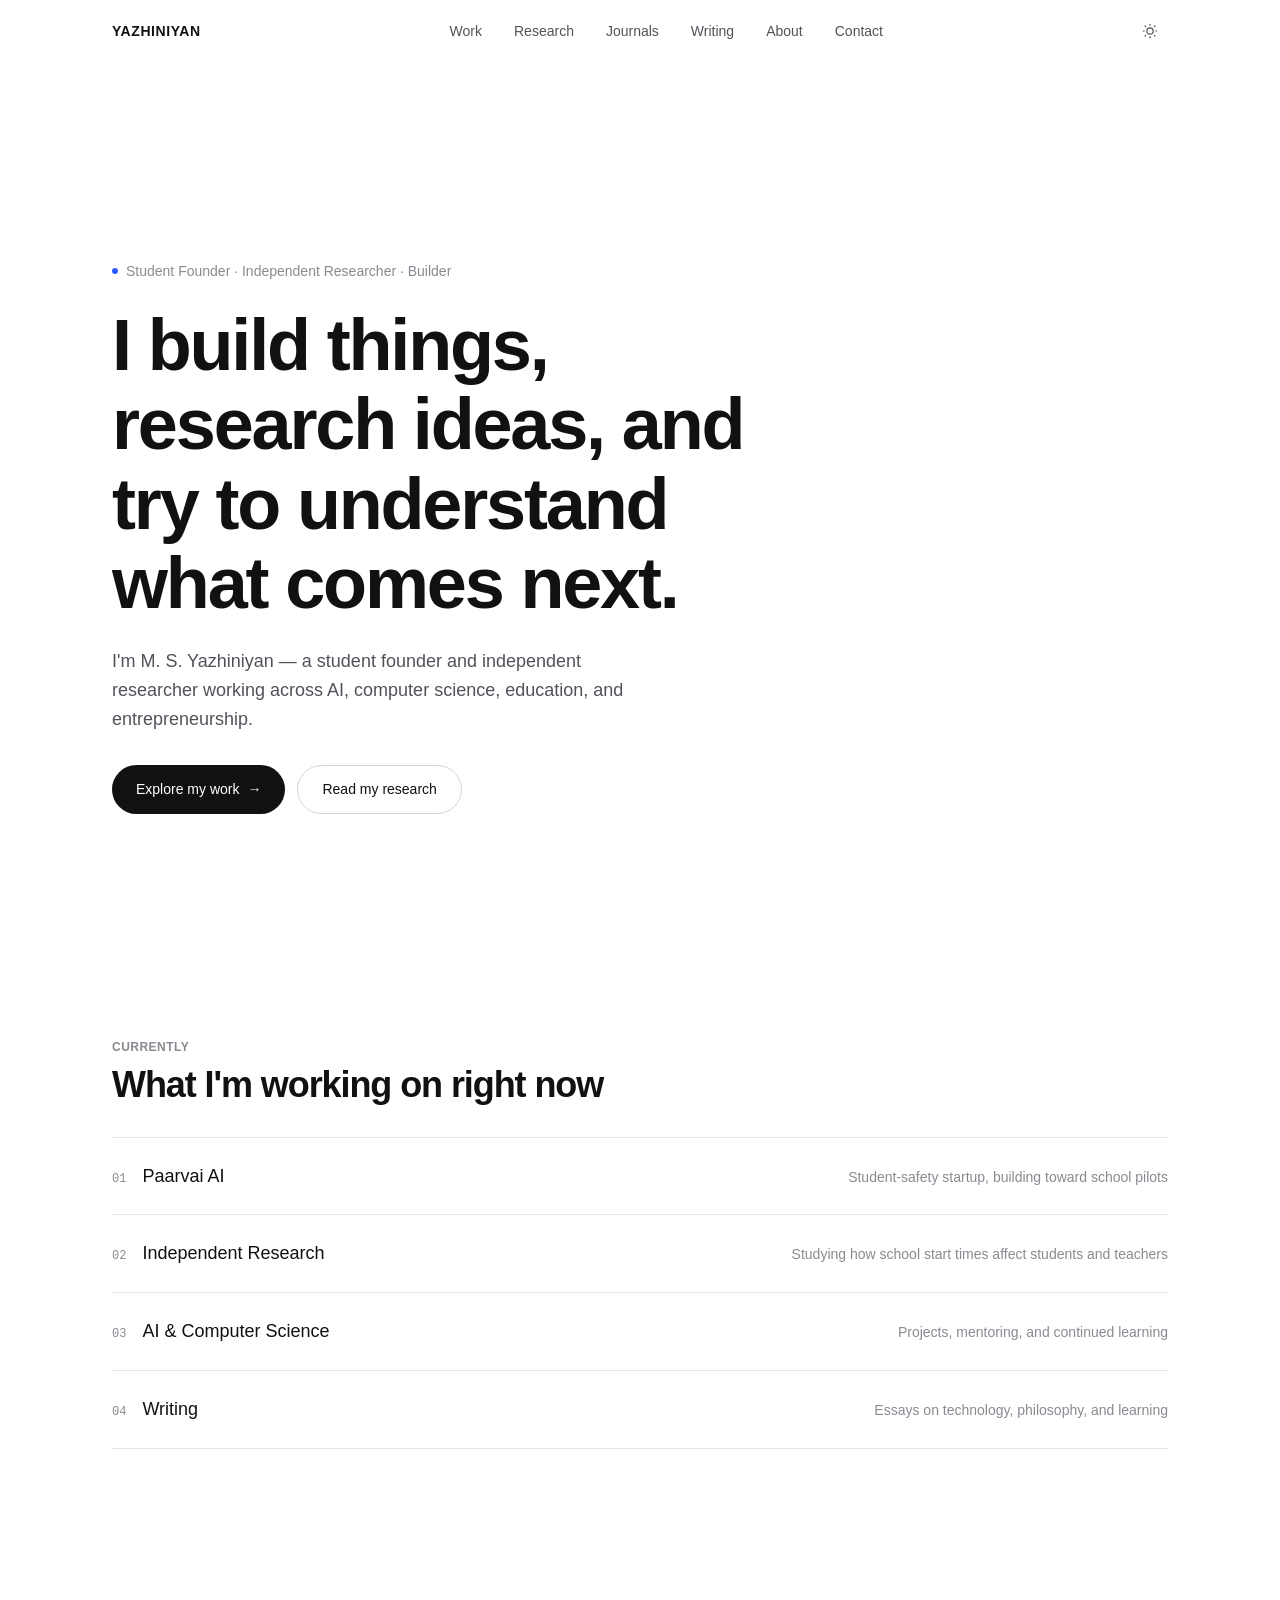
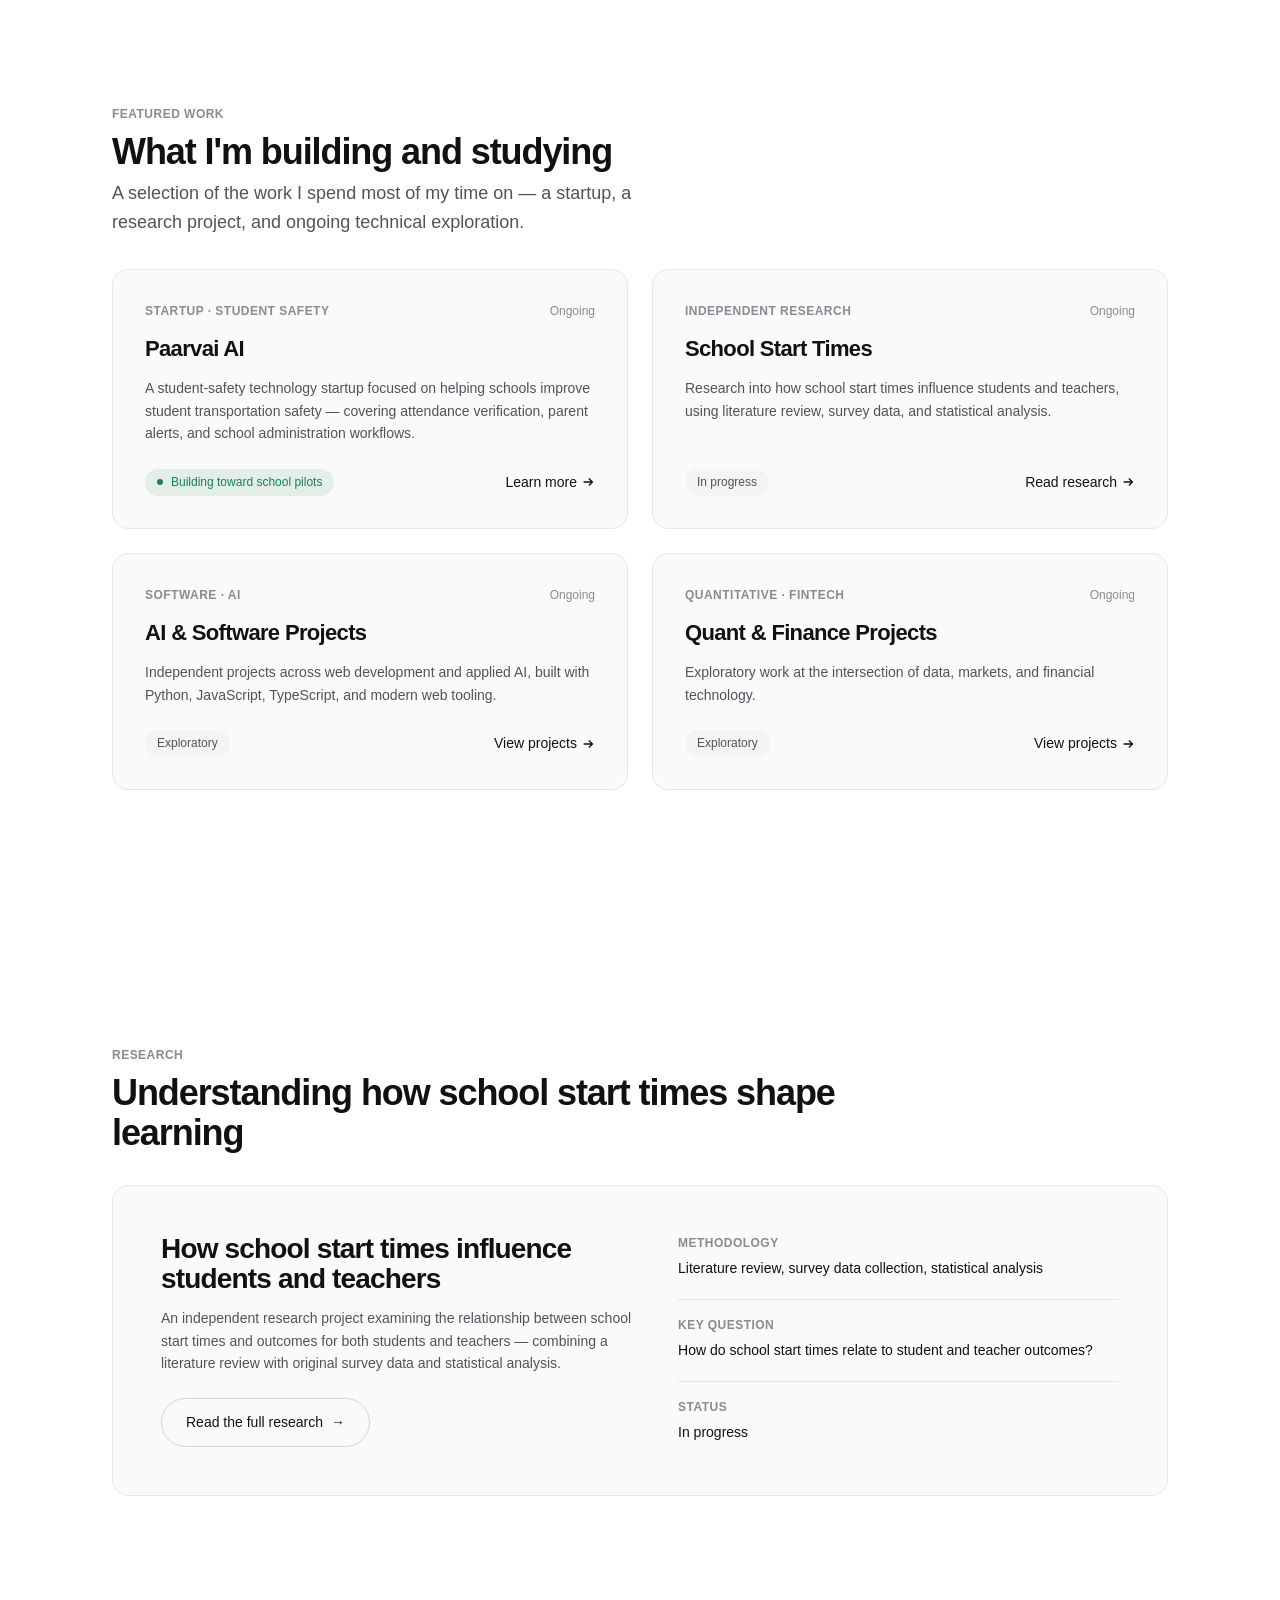
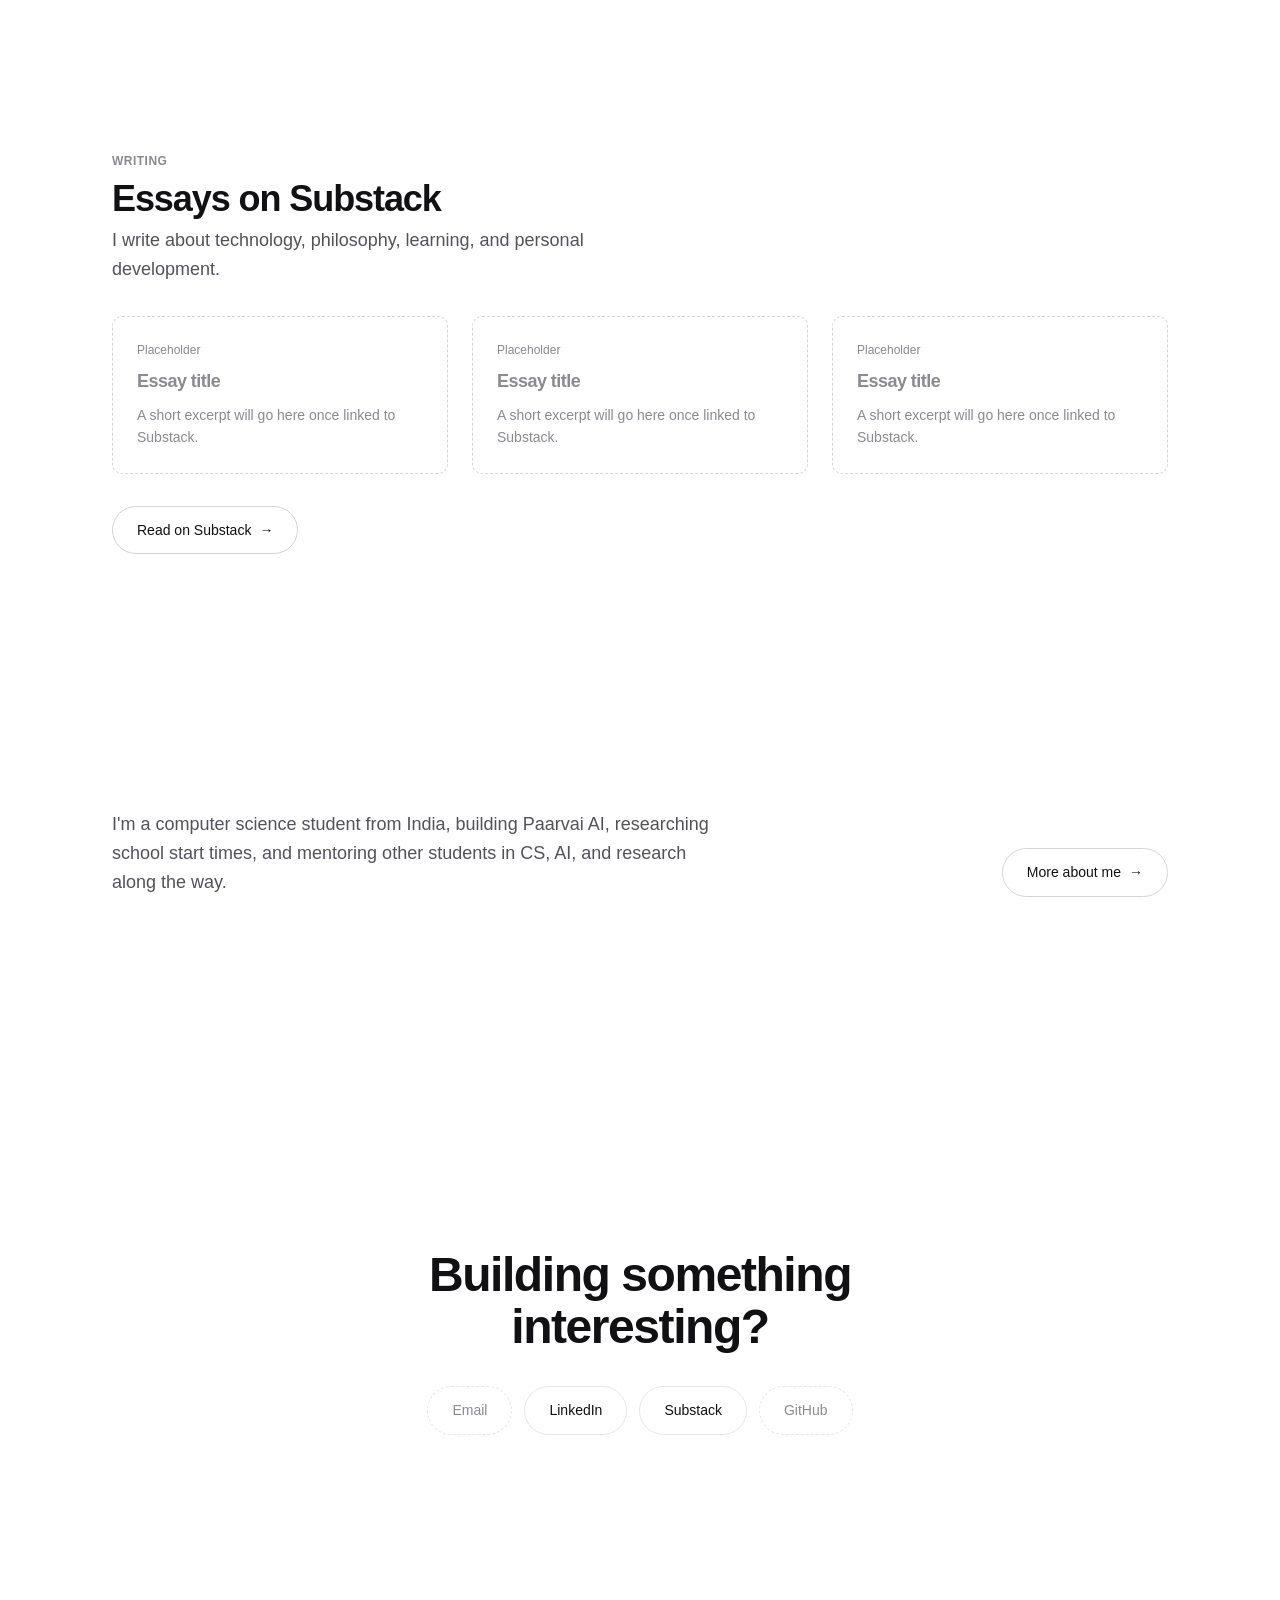
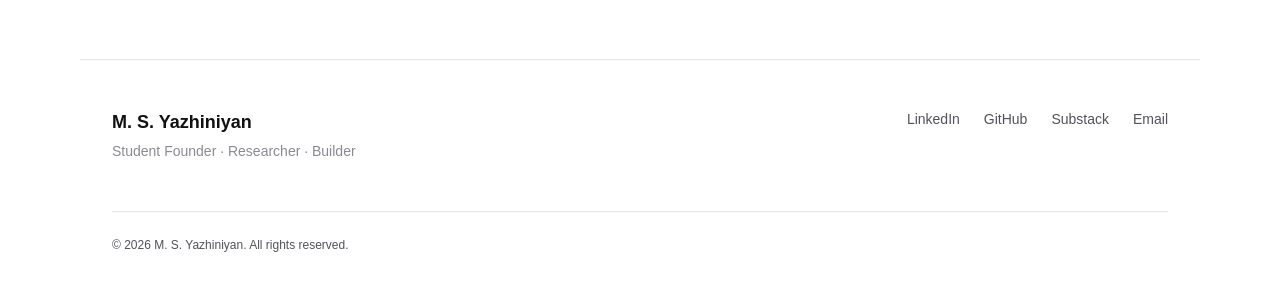
==== commit 3b319e01: "Wire up real LinkedIn and Substack links Replaces the LinkedIn and Substack placeholders (footer on " ====
--- a/index.html
+++ b/index.html
@@ -267,8 +267,8 @@
         <div class="contact-links">
           <!-- TODO: replace href="#" with real destinations -->
           <a class="contact-link contact-link--placeholder" href="#" title="Add email address">Email</a>
-          <a class="contact-link contact-link--placeholder" href="#" title="Add LinkedIn URL">LinkedIn</a>
-          <a class="contact-link contact-link--placeholder" href="#" title="Add Substack URL">Substack</a>
+          <a class="contact-link" href="https://www.linkedin.com/in/yazhiniyan-ms24" target="_blank" rel="noopener noreferrer">LinkedIn</a>
+          <a class="contact-link" href="https://substack.com/@yazhiniyan" target="_blank" rel="noopener noreferrer">Substack</a>
           <a class="contact-link contact-link--placeholder" href="#" title="Add GitHub URL">GitHub</a>
         </div>
       </div>
@@ -283,9 +283,9 @@
       </div>
       <nav class="site-footer__links" aria-label="Footer">
         <!-- TODO: replace href="#" with real destinations -->
-        <a href="#" title="Add LinkedIn URL">LinkedIn</a>
+        <a href="https://www.linkedin.com/in/yazhiniyan-ms24" target="_blank" rel="noopener noreferrer">LinkedIn</a>
         <a href="#" title="Add GitHub URL">GitHub</a>
-        <a href="#" title="Add Substack URL">Substack</a>
+        <a href="https://substack.com/@yazhiniyan" target="_blank" rel="noopener noreferrer">Substack</a>
         <a href="#" title="Add email address">Email</a>
       </nav>
     </div>
